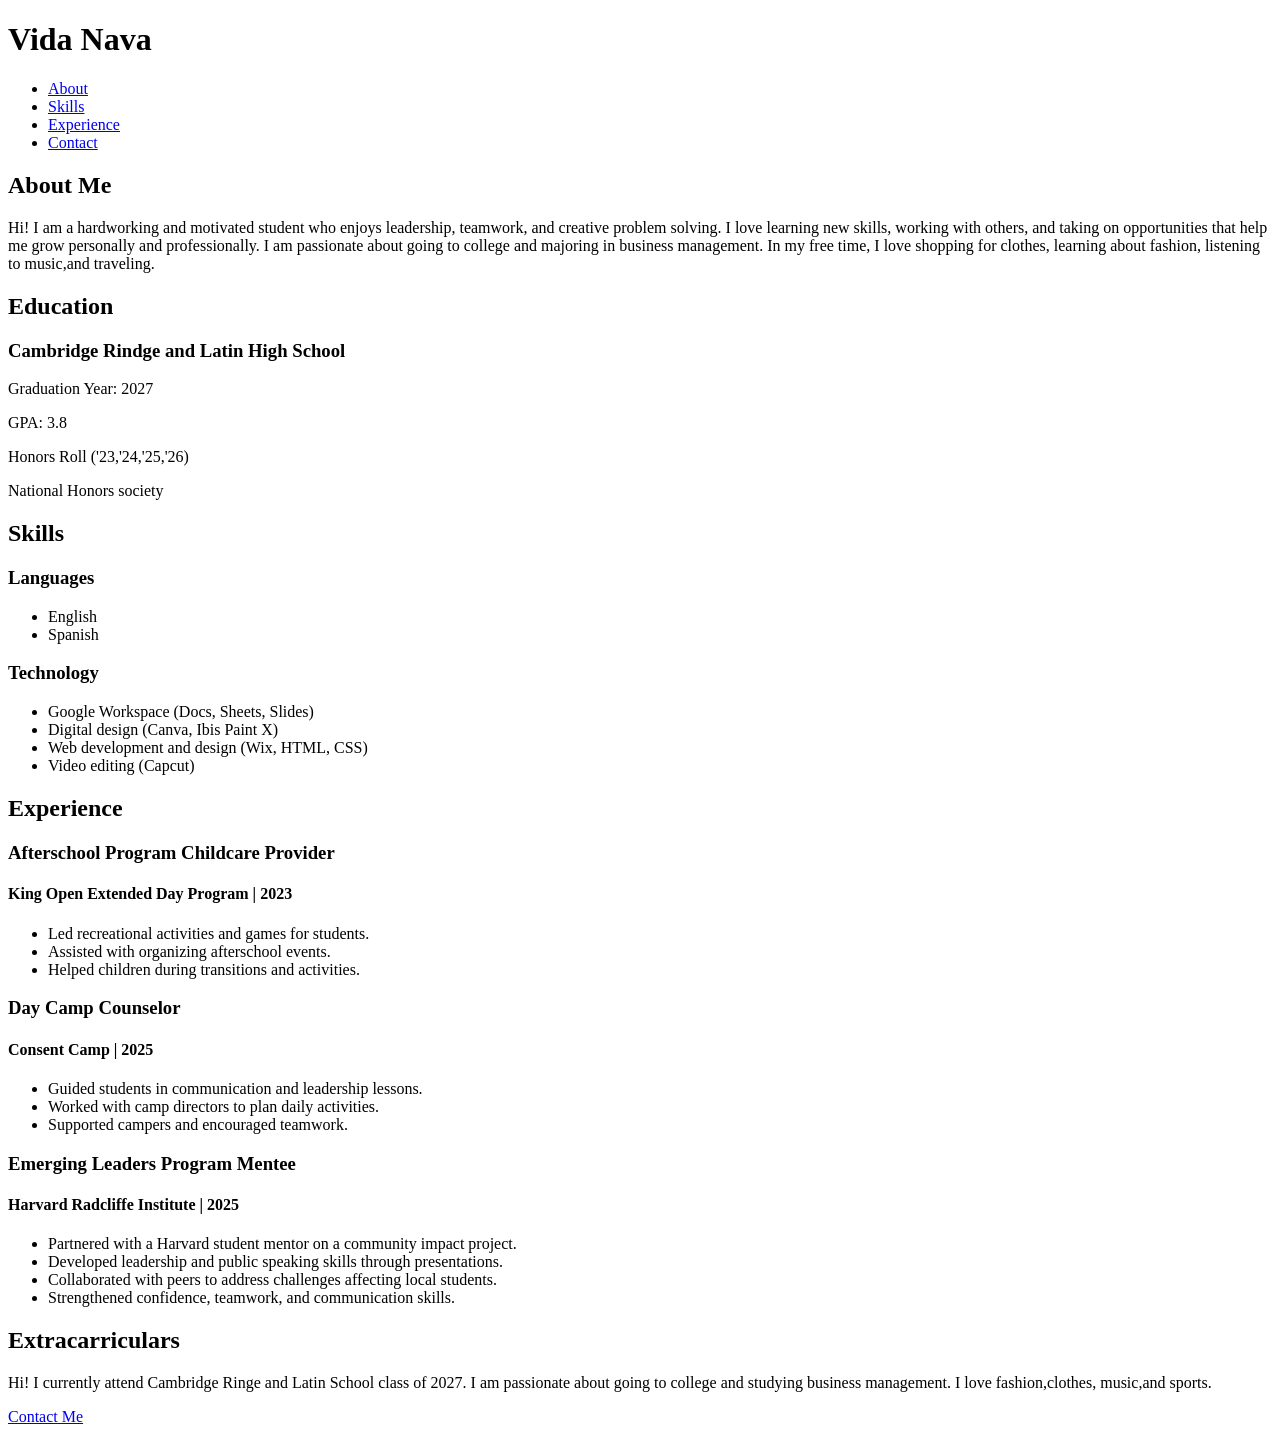
==== index.html @ ab562891 "deleted communication skills section" ====
<!DOCTYPE html>
<html lang="en">
<head>
    <meta charset="UTF-8">
    <meta name="viewport" content="width=device-width, initial-scale=1.0">
    <title>Vida's Portfolio</title>
       <link rel="stylesheet" href="css/style.css">
</head>
<body>
    <header>
        <h1>Vida Nava</h1>

    </header>
    <nav>
     <ul class="nav-links">
                <li><a href="#about">About</a></li>
                <li><a href="#skills">Skills</a></li>
                <li><a href="#experience">Experience</a></li>
                <li><a href="#contact">Contact</a></li>
            </ul>
        </nav>

    </nav>
    <main>
        <section>
            <h2 id="about">About Me</h2>
            <p>Hi! I am a hardworking and motivated student who enjoys leadership,
                 teamwork, and creative problem solving. I love learning new
                 skills, working with others, and taking on opportunities that
                 help me grow personally and professionally. I am passionate about going to college and majoring in business management. 
                In my free time, I love shopping for clothes, learning about fashion,
                 listening to music,and traveling. 
             </p>
        </section>





                   <section class="education-section">
            <h2>Education</h2>

            <div class="education-card">
                <h3>Cambridge Rindge and Latin High School</h3>

                <p>Graduation Year: 2027</p>
                <p>GPA: 3.8</p>
                <p>Honors Roll ('23,'24,'25,'26) </p>
                <p>National Honors society</p>
        
            </div>
        </section>







<section class="skills-section" id="skills">
            <h2>Skills</h2>

            <div class="skills-container">

                <div class="skill-card">
                    <i class="fa-solid fa-language"></i>
                    <h3>Languages</h3>
                   <ul class="Languages">
                <li>English</li>
                <li>Spanish</li>
            
            </ul>
                </div>

                <div class="skill-card">
                    <i class="fa-solid fa-laptop-code"></i>
                    <h3>Technology</h3>
                     <ul class="Technology">
                <li>Google Workspace (Docs, Sheets, Slides)</li>
                <li>Digital design (Canva, Ibis Paint X) </li>
                <li>Web development and design (Wix, HTML, CSS) </li>
                <li>Video editing (Capcut)</li>
            
                </div>


            </div>
        </section>






    <section class="experience-section" id="experience">
    <h2>Experience</h2>

    <div class="experience-card">
        <h3>Afterschool Program Childcare Provider</h3>
        <h4>King Open Extended Day Program | 2023</h4>

        <ul>
            <li>Led recreational activities and games for students.</li>
            <li>Assisted with organizing afterschool events.</li>
            <li>Helped children during transitions and activities.</li>
        </ul>
    </div>

    <div class="experience-card">
        <h3>Day Camp Counselor</h3>
        <h4>Consent Camp | 2025</h4>

        <ul>
            <li>Guided students in communication and leadership lessons.</li>
            <li>Worked with camp directors to plan daily activities.</li>
            <li>Supported campers and encouraged teamwork.</li>
        </ul>
    </div>

    <div class="experience-card">
        <h3>Emerging Leaders Program Mentee</h3>
        <h4>Harvard Radcliffe Institute | 2025</h4>

        <ul>
            <li>Partnered with a Harvard student mentor on a community impact project.</li>
            <li>Developed leadership and public speaking skills through presentations.</li>
            <li>Collaborated with peers to address challenges affecting local students.</li>
            <li>Strengthened confidence, teamwork, and communication skills.</li>
        </ul>
    </div>
</section>

            <section>
            <h2 id="about">Extracarriculars</h2>
            <p>Hi! I currently attend Cambridge Ringe and Latin School class of 2027. 
                I am passionate about going to college and studying business management. 
                I love fashion,clothes, music,and sports. 
        
             </p>
        </section>



<footer id="contact"> 

    <p><a href="mailto:27vnava@cpsd.us" id="email"> Contact Me</a></p>
</footer> 



    </main>

    
    
</body>
</html>
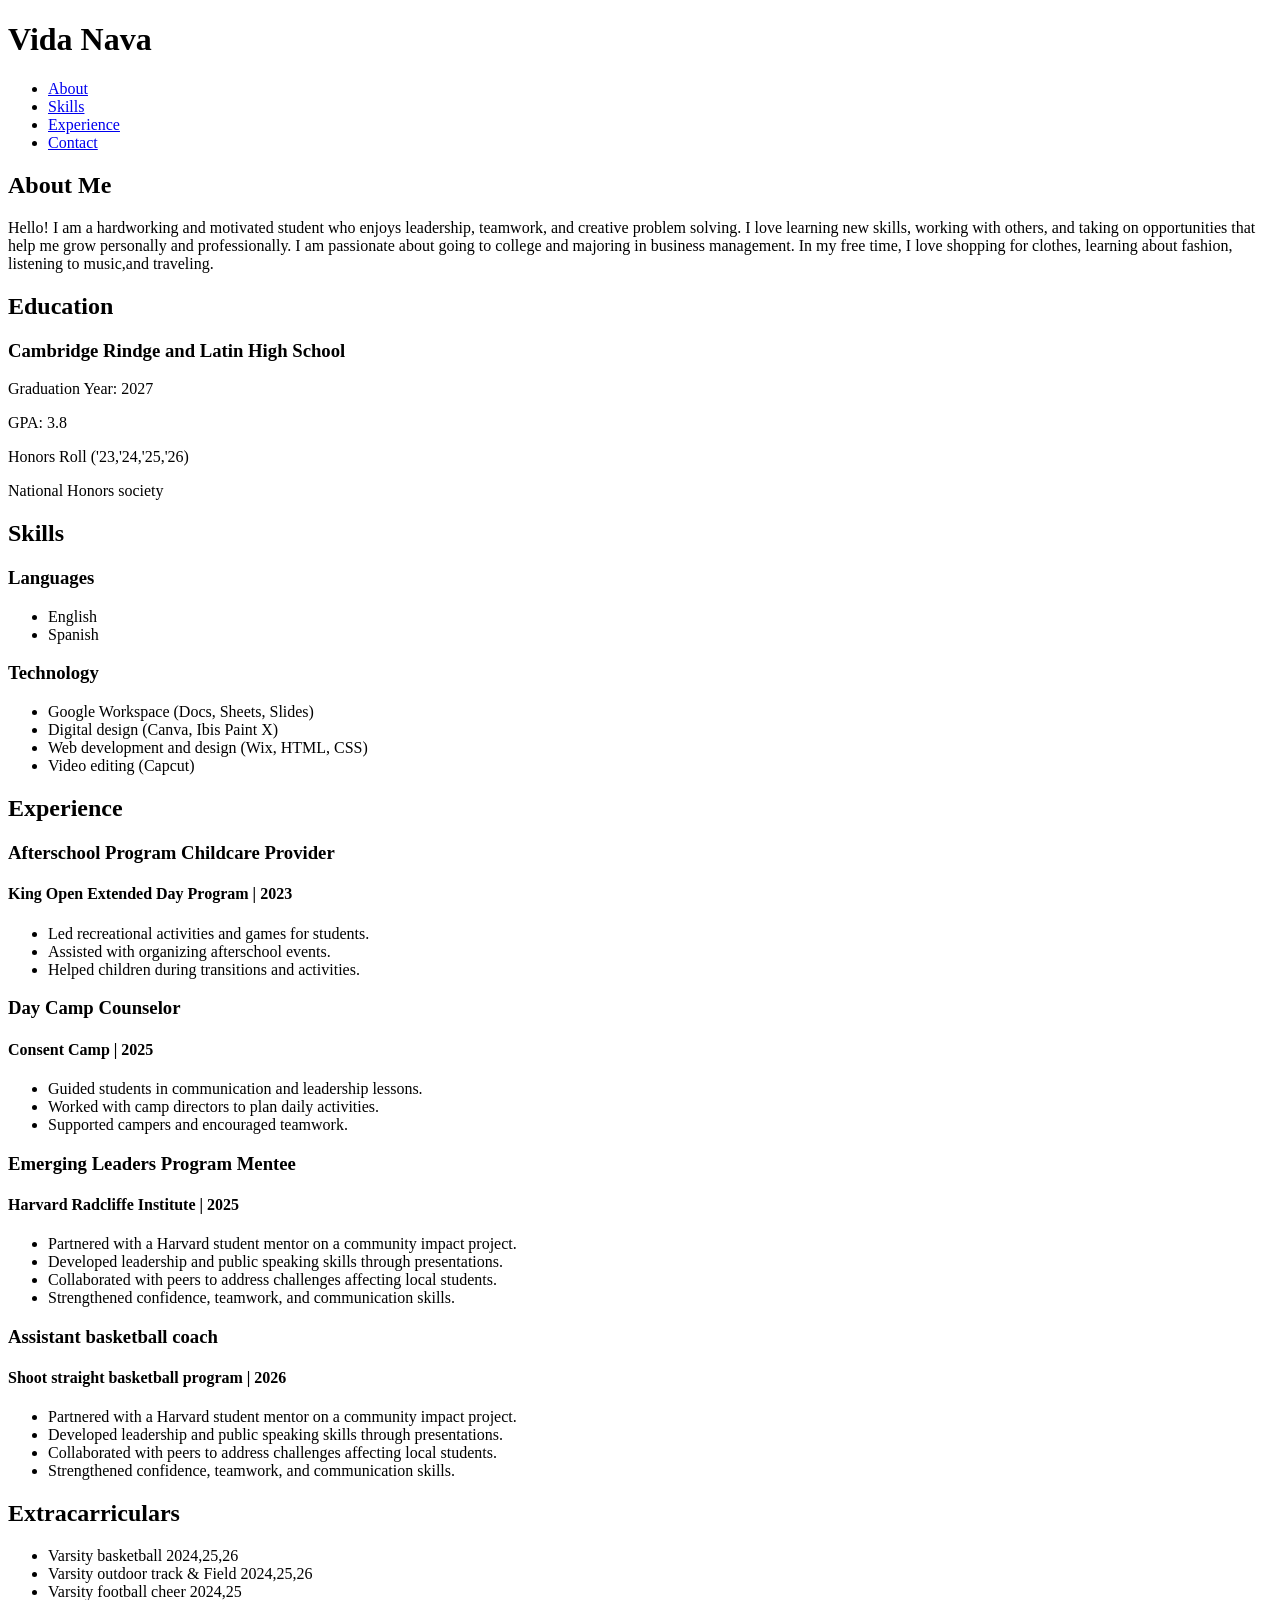
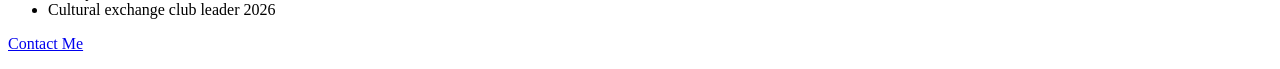
==== commit 7b84c44f: "added an extracarriculars section" ====
--- a/index.html
+++ b/index.html
@@ -24,7 +24,7 @@
     <main>
         <section>
             <h2 id="about">About Me</h2>
-            <p>Hi! I am a hardworking and motivated student who enjoys leadership,
+            <p>Hello! I am a hardworking and motivated student who enjoys leadership,
                  teamwork, and creative problem solving. I love learning new
                  skills, working with others, and taking on opportunities that
                  help me grow personally and professionally. I am passionate about going to college and majoring in business management. 
@@ -130,13 +130,29 @@
     </div>
 </section>
 
+<div class="experience-card">
+        <h3>Assistant basketball coach</h3>
+        <h4>Shoot straight basketball program | 2026</h4>
+
+        <ul>
+            <li>Partnered with a Harvard student mentor on a community impact project.</li>
+            <li>Developed leadership and public speaking skills through presentations.</li>
+            <li>Collaborated with peers to address challenges affecting local students.</li>
+            <li>Strengthened confidence, teamwork, and communication skills.</li>
+        </ul>
+    </div>
+</section>
+
+
             <section>
             <h2 id="about">Extracarriculars</h2>
-            <p>Hi! I currently attend Cambridge Ringe and Latin School class of 2027. 
-                I am passionate about going to college and studying business management. 
-                I love fashion,clothes, music,and sports. 
-        
-             </p>
+              <ul class="Extracarriculars">
+                <li>Varsity basketball 2024,25,26</li>
+                <li>Varsity outdoor track & Field 2024,25,26</li>
+                <li>Varsity football cheer 2024,25</li>
+                <li>Cultural exchange club leader 2026</li>
+                
+         
         </section>
 
 
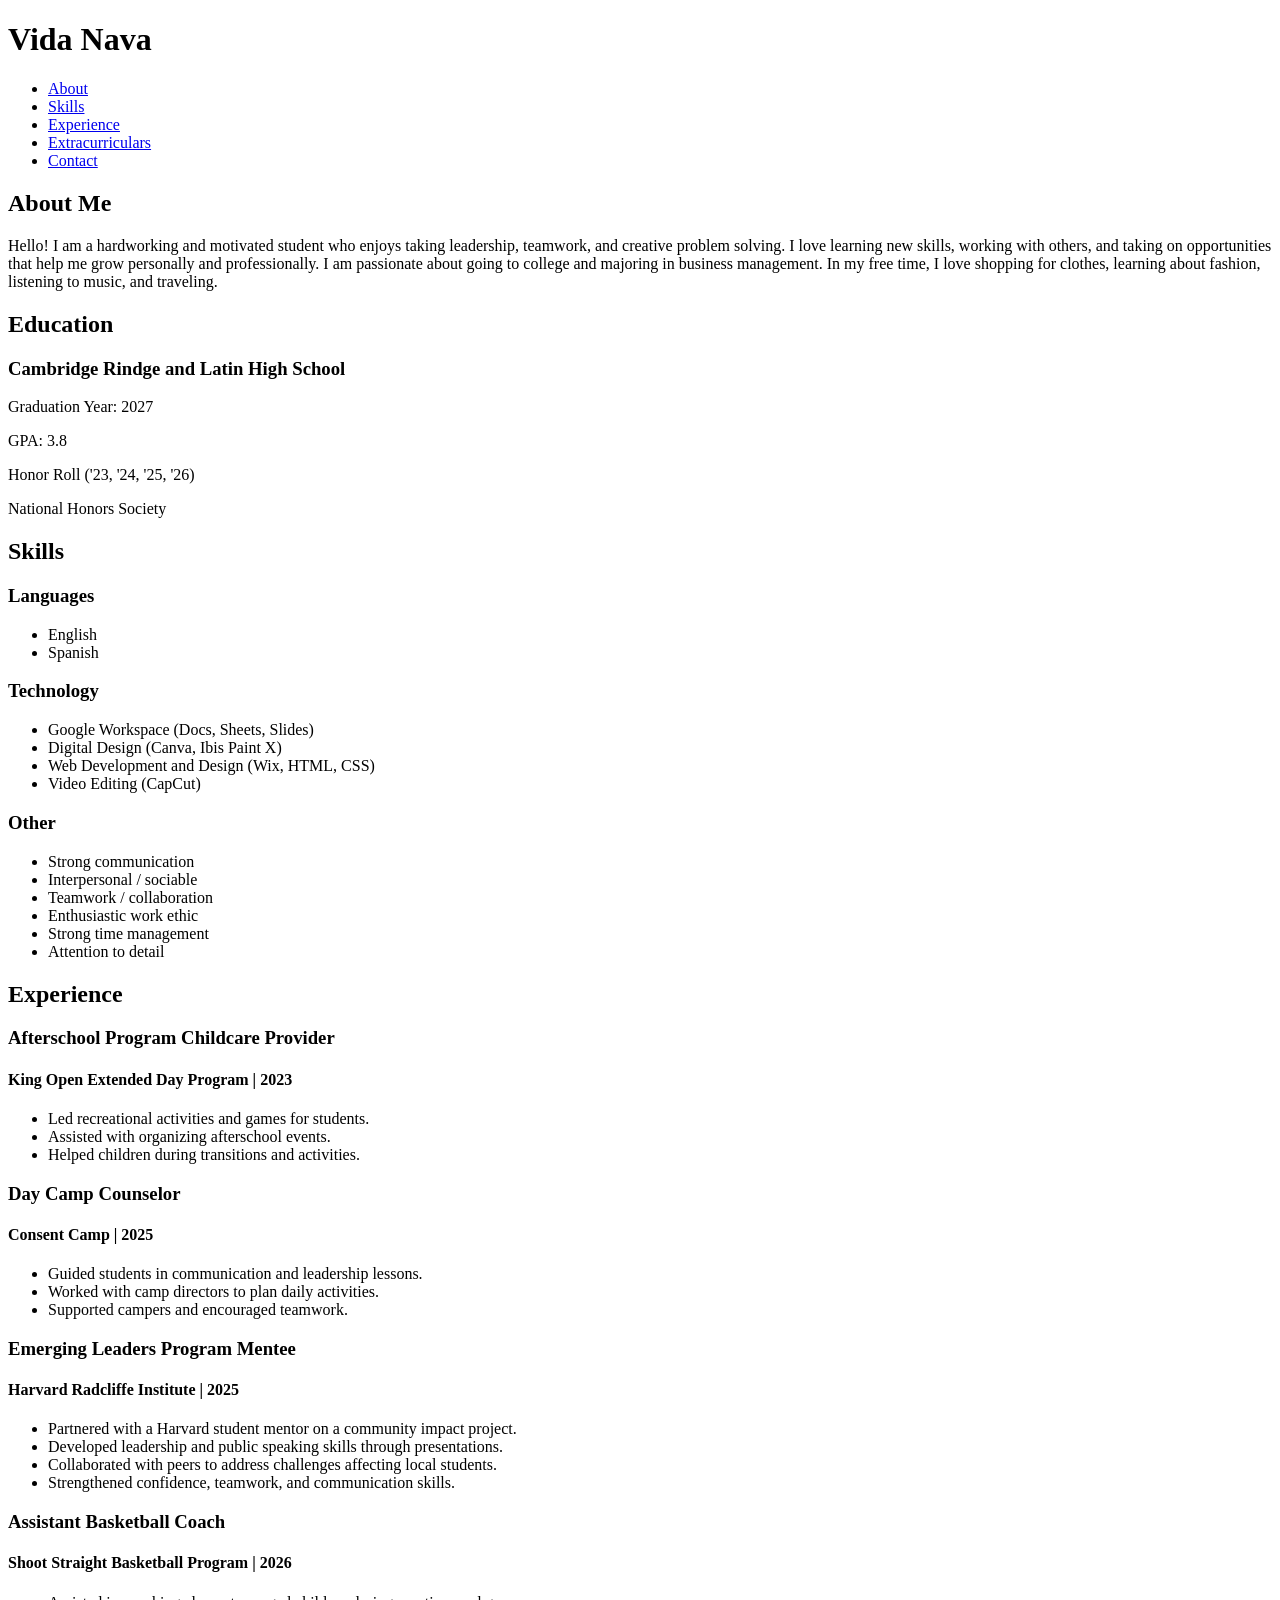
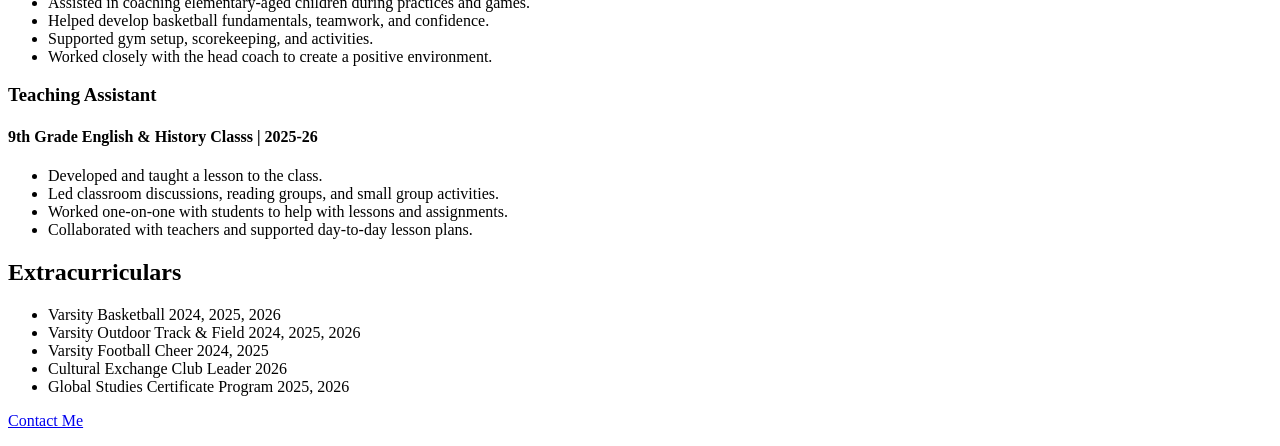
==== commit ba8d9436: "added 5th expiuerence section" ====
--- a/index.html
+++ b/index.html
@@ -4,40 +4,51 @@
     <meta charset="UTF-8">
     <meta name="viewport" content="width=device-width, initial-scale=1.0">
     <title>Vida's Portfolio</title>
-       <link rel="stylesheet" href="css/style.css">
+
+    <!-- CSS -->
+    <link rel="stylesheet" href="css/style.css">
 </head>
+
 <body>
+
+    <!-- HEADER -->
     <header>
         <h1>Vida Nava</h1>
-
     </header>
+
+    <!-- NAVIGATION -->
     <nav>
-     <ul class="nav-links">
-                <li><a href="#about">About</a></li>
-                <li><a href="#skills">Skills</a></li>
-                <li><a href="#experience">Experience</a></li>
-                <li><a href="#contact">Contact</a></li>
-            </ul>
-        </nav>
-
+        <ul class="nav-links">
+            <li><a href="#about">About</a></li>
+            <li><a href="#skills">Skills</a></li>
+            <li><a href="#experience">Experience</a></li>
+            <li><a href="#extracurriculars">Extracurriculars</a></li>
+            <li><a href="#contact">Contact</a></li>
+        </ul>
     </nav>
+
+    <!-- MAIN -->
     <main>
-        <section>
-            <h2 id="about">About Me</h2>
-            <p>Hello! I am a hardworking and motivated student who enjoys leadership,
-                 teamwork, and creative problem solving. I love learning new
-                 skills, working with others, and taking on opportunities that
-                 help me grow personally and professionally. I am passionate about going to college and majoring in business management. 
+
+        <!-- ABOUT -->
+        <section id="about">
+            <h2>About Me</h2>
+
+            <p>
+                Hello! I am a hardworking and motivated student who enjoys taking leadership,
+                teamwork, and creative problem solving. I love learning new
+                skills, working with others, and taking on opportunities that
+                help me grow personally and professionally.
+
+                I am passionate about going to college and majoring in business management.
+
                 In my free time, I love shopping for clothes, learning about fashion,
-                 listening to music,and traveling. 
-             </p>
-        </section>
-
-
-
-
-
-                   <section class="education-section">
+                listening to music, and traveling.
+            </p>
+        </section>
+
+        <!-- EDUCATION -->
+        <section class="education-section">
             <h2>Education</h2>
 
             <div class="education-card">
@@ -45,128 +56,174 @@
 
                 <p>Graduation Year: 2027</p>
                 <p>GPA: 3.8</p>
-                <p>Honors Roll ('23,'24,'25,'26) </p>
-                <p>National Honors society</p>
-        
-            </div>
-        </section>
-
-
-
-
-
-
-
-<section class="skills-section" id="skills">
+                <p>Honor Roll ('23, '24, '25, '26)</p>
+                <p>National Honors Society</p>
+            </div>
+        </section>
+
+        <!-- SKILLS -->
+        <section class="skills-section" id="skills">
+
             <h2>Skills</h2>
 
             <div class="skills-container">
 
+                <!-- Languages -->
                 <div class="skill-card">
-                    <i class="fa-solid fa-language"></i>
+
                     <h3>Languages</h3>
-                   <ul class="Languages">
-                <li>English</li>
-                <li>Spanish</li>
-            
+
+                    <ul>
+                        <li>English</li>
+                        <li>Spanish</li>
+                    </ul>
+                </div>
+
+                <!-- Technology -->
+                <div class="skill-card">
+
+                    <h3>Technology</h3>
+
+                    <ul>
+                        <li>Google Workspace (Docs, Sheets, Slides)</li>
+                        <li>Digital Design (Canva, Ibis Paint X)</li>
+                        <li>Web Development and Design (Wix, HTML, CSS)</li>
+                        <li>Video Editing (CapCut)</li>
+                    </ul>
+                </div>
+
+                <!-- Other -->
+                <div class="skill-card">
+
+                    <h3>Other</h3>
+
+                    <ul>
+                        <li>Strong communication</li>
+                        <li>Interpersonal / sociable</li>
+                        <li>Teamwork / collaboration</li>
+                        <li>Enthusiastic work ethic</li>
+                        <li>Strong time management</li>
+                        <li>Attention to detail</li>
+                    </ul>
+                </div>
+
+            </div>
+        </section>
+
+        <!-- EXPERIENCE -->
+        <section class="experience-section" id="experience">
+
+            <h2>Experience</h2>
+
+            <!-- Experience Card 1 -->
+            <div class="experience-card">
+
+                <h3>Afterschool Program Childcare Provider</h3>
+                <h4>King Open Extended Day Program | 2023</h4>
+
+                <ul>
+                    <li>Led recreational activities and games for students.</li>
+                    <li>Assisted with organizing afterschool events.</li>
+                    <li>Helped children during transitions and activities.</li>
+                </ul>
+
+            </div>
+
+            <!-- Experience Card 2 -->
+            <div class="experience-card">
+
+                <h3>Day Camp Counselor</h3>
+                <h4>Consent Camp | 2025</h4>
+
+                <ul>
+                    <li>Guided students in communication and leadership lessons.</li>
+                    <li>Worked with camp directors to plan daily activities.</li>
+                    <li>Supported campers and encouraged teamwork.</li>
+                </ul>
+
+            </div>
+
+            <!-- Experience Card 3 -->
+            <div class="experience-card">
+
+                <h3>Emerging Leaders Program Mentee</h3>
+                <h4>Harvard Radcliffe Institute | 2025</h4>
+
+                <ul>
+                    <li>Partnered with a Harvard student mentor on a community impact project.</li>
+                    <li>Developed leadership and public speaking skills through presentations.</li>
+                    <li>Collaborated with peers to address challenges affecting local students.</li>
+                    <li>Strengthened confidence, teamwork, and communication skills.</li>
+                </ul>
+
+            </div>
+
+            <!-- Experience Card 4 -->
+            <div class="experience-card">
+
+                <h3>Assistant Basketball Coach</h3>
+                <h4>Shoot Straight Basketball Program | 2026</h4>
+
+                <ul>
+                    <li>Assisted in coaching elementary-aged children during practices and games.</li>
+                    <li>Helped develop basketball fundamentals, teamwork, and confidence.</li>
+                    <li>Supported gym setup, scorekeeping, and activities.</li>
+                    <li>Worked closely with the head coach to create a positive environment.</li>
+                </ul>
+
+            </div>
+
+
+                <div class="experience-card">
+
+                 <h3>Teaching Assistant</h3>
+                  <h4>9th Grade English & History Classs | 2025-26</h4>
+
+               <ul>
+                    <li>Developed and taught a lesson to the class.</li>
+                    <li>Led classroom discussions, reading groups, and small group activities.</li>
+                    <li>Worked one-on-one with students to help with lessons and assignments.</li>
+                    <li>Collaborated with teachers and supported day-to-day lesson plans.</li>
+                  </ul>
+
+            </div>
+
+
+
+
+        </section>
+
+        <!-- EXTRACURRICULARS -->
+        <section id="extracurriculars">
+
+            <h2>Extracurriculars</h2>
+
+            <ul class="extracurricular-list">
+                <li>Varsity Basketball 2024, 2025, 2026</li>
+                <li>Varsity Outdoor Track & Field 2024, 2025, 2026</li>
+                <li>Varsity Football Cheer 2024, 2025</li>
+                <li>Cultural Exchange Club Leader 2026</li>
+                <li>Global Studies Certificate Program 2025, 2026</li>
             </ul>
-                </div>
-
-                <div class="skill-card">
-                    <i class="fa-solid fa-laptop-code"></i>
-                    <h3>Technology</h3>
-                     <ul class="Technology">
-                <li>Google Workspace (Docs, Sheets, Slides)</li>
-                <li>Digital design (Canva, Ibis Paint X) </li>
-                <li>Web development and design (Wix, HTML, CSS) </li>
-                <li>Video editing (Capcut)</li>
-            
-                </div>
-
-
-            </div>
-        </section>
-
-
-
-
-
-
-    <section class="experience-section" id="experience">
-    <h2>Experience</h2>
-
-    <div class="experience-card">
-        <h3>Afterschool Program Childcare Provider</h3>
-        <h4>King Open Extended Day Program | 2023</h4>
-
-        <ul>
-            <li>Led recreational activities and games for students.</li>
-            <li>Assisted with organizing afterschool events.</li>
-            <li>Helped children during transitions and activities.</li>
-        </ul>
-    </div>
-
-    <div class="experience-card">
-        <h3>Day Camp Counselor</h3>
-        <h4>Consent Camp | 2025</h4>
-
-        <ul>
-            <li>Guided students in communication and leadership lessons.</li>
-            <li>Worked with camp directors to plan daily activities.</li>
-            <li>Supported campers and encouraged teamwork.</li>
-        </ul>
-    </div>
-
-    <div class="experience-card">
-        <h3>Emerging Leaders Program Mentee</h3>
-        <h4>Harvard Radcliffe Institute | 2025</h4>
-
-        <ul>
-            <li>Partnered with a Harvard student mentor on a community impact project.</li>
-            <li>Developed leadership and public speaking skills through presentations.</li>
-            <li>Collaborated with peers to address challenges affecting local students.</li>
-            <li>Strengthened confidence, teamwork, and communication skills.</li>
-        </ul>
-    </div>
-</section>
-
-<div class="experience-card">
-        <h3>Assistant basketball coach</h3>
-        <h4>Shoot straight basketball program | 2026</h4>
-
-        <ul>
-            <li>Partnered with a Harvard student mentor on a community impact project.</li>
-            <li>Developed leadership and public speaking skills through presentations.</li>
-            <li>Collaborated with peers to address challenges affecting local students.</li>
-            <li>Strengthened confidence, teamwork, and communication skills.</li>
-        </ul>
-    </div>
-</section>
-
-
-            <section>
-            <h2 id="about">Extracarriculars</h2>
-              <ul class="Extracarriculars">
-                <li>Varsity basketball 2024,25,26</li>
-                <li>Varsity outdoor track & Field 2024,25,26</li>
-                <li>Varsity football cheer 2024,25</li>
-                <li>Cultural exchange club leader 2026</li>
-                
-         
-        </section>
-
-
-
-<footer id="contact"> 
-
-    <p><a href="mailto:27vnava@cpsd.us" id="email"> Contact Me</a></p>
-</footer> 
+
+        </section>
+
+
 
 
 
     </main>
 
-    
-    
+    <!-- FOOTER -->
+    <footer id="contact">
+
+        <p>
+            <a href="mailto:27vnava@cpsd.us" id="email">
+                Contact Me
+            </a>
+        </p>
+
+    </footer>
+
 </body>
 </html>
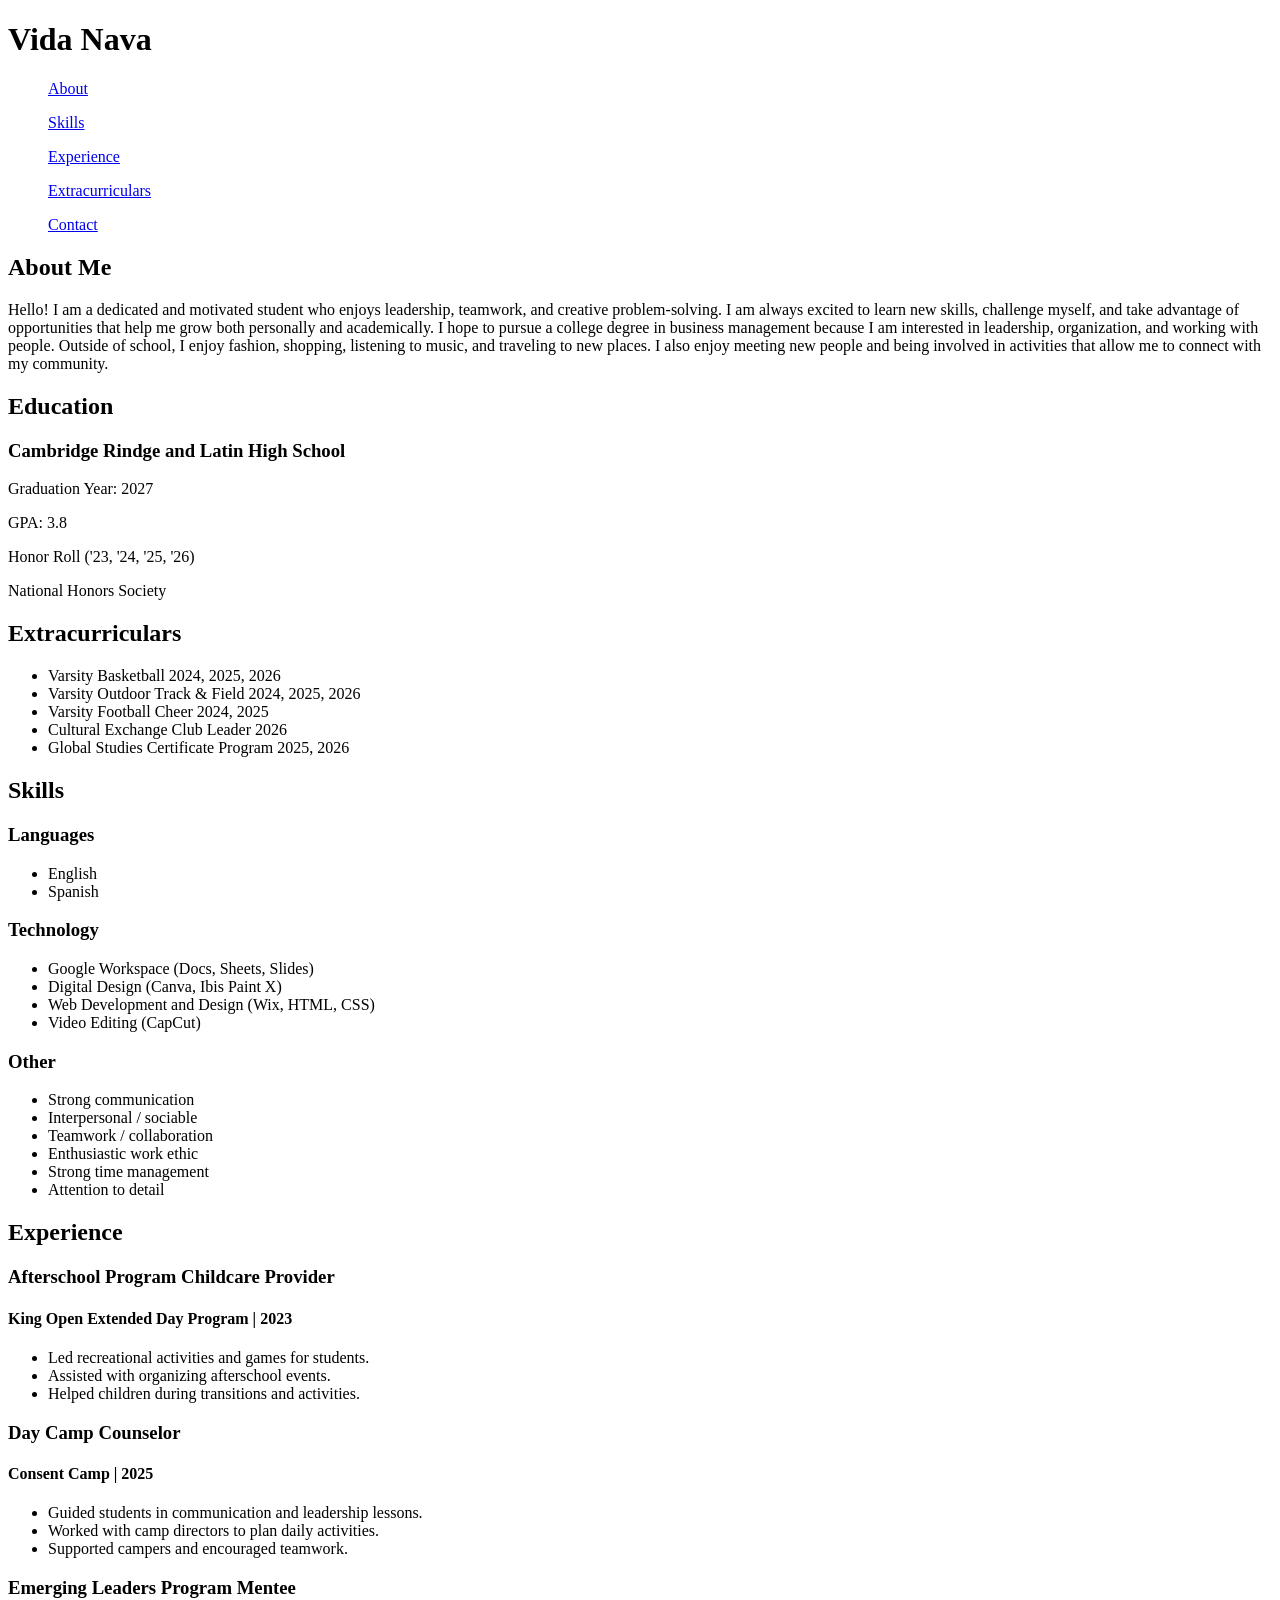
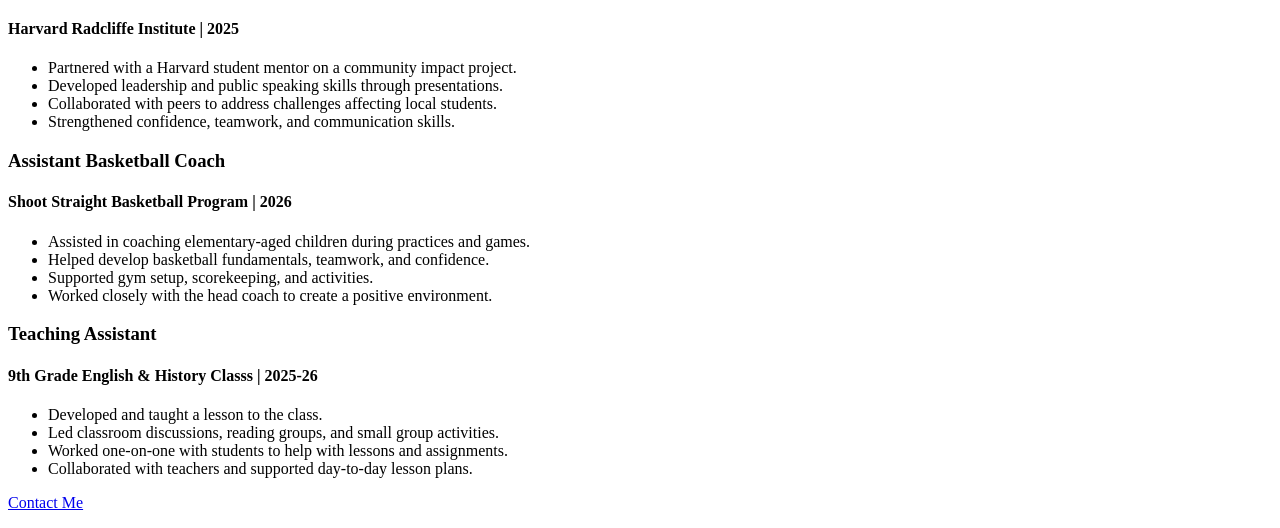
==== commit 0074bdb5: "imported a google font" ====
--- a/index.html
+++ b/index.html
@@ -11,43 +11,38 @@
 
 <body>
 
-    <!-- HEADER -->
     <header>
         <h1>Vida Nava</h1>
     </header>
 
-    <!-- NAVIGATION -->
+   
     <nav>
         <ul class="nav-links">
-            <li><a href="#about">About</a></li>
-            <li><a href="#skills">Skills</a></li>
-            <li><a href="#experience">Experience</a></li>
-            <li><a href="#extracurriculars">Extracurriculars</a></li>
-            <li><a href="#contact">Contact</a></li>
+            <p><a href="#about">About</a></p>
+            <p><a href="#skills">Skills</a></p>
+            <p><a href="#experience">Experience</a></p>
+            <p><a href="#extracurriculars">Extracurriculars</a></p>
+            <p><a href="#contact">Contact</a></p>
         </ul>
     </nav>
 
-    <!-- MAIN -->
+ 
     <main>
 
-        <!-- ABOUT -->
+   
         <section id="about">
             <h2>About Me</h2>
 
             <p>
-                Hello! I am a hardworking and motivated student who enjoys taking leadership,
-                teamwork, and creative problem solving. I love learning new
-                skills, working with others, and taking on opportunities that
-                help me grow personally and professionally.
-
-                I am passionate about going to college and majoring in business management.
-
-                In my free time, I love shopping for clothes, learning about fashion,
-                listening to music, and traveling.
+          <p> Hello! I am a dedicated and motivated student who enjoys leadership, teamwork, and creative problem-solving. I am always excited to learn new skills, challenge myself, and take advantage of opportunities that help me grow both personally and academically.
+
+I hope to pursue a college degree in business management because I am interested in leadership, organization, and working with people.
+
+Outside of school, I enjoy fashion, shopping, listening to music, and traveling to new places. I also enjoy meeting new people and being involved in activities that allow me to connect with my community.
+</p>
             </p>
         </section>
 
-        <!-- EDUCATION -->
         <section class="education-section">
             <h2>Education</h2>
 
@@ -61,14 +56,33 @@
             </div>
         </section>
 
-        <!-- SKILLS -->
+
+<section id="extracurriculars">
+
+            <h2>Extracurriculars</h2>
+
+            <ul class="extracurricular-list">
+                <li>Varsity Basketball 2024, 2025, 2026</li>
+                <li>Varsity Outdoor Track & Field 2024, 2025, 2026</li>
+                <li>Varsity Football Cheer 2024, 2025</li>
+                <li>Cultural Exchange Club Leader 2026</li>
+                <li>Global Studies Certificate Program 2025, 2026</li>
+            </ul>
+
+        </section>
+
+
+
+
+
+      
         <section class="skills-section" id="skills">
 
             <h2>Skills</h2>
 
             <div class="skills-container">
 
-                <!-- Languages -->
+                
                 <div class="skill-card">
 
                     <h3>Languages</h3>
@@ -79,7 +93,7 @@
                     </ul>
                 </div>
 
-                <!-- Technology -->
+              
                 <div class="skill-card">
 
                     <h3>Technology</h3>
@@ -110,12 +124,12 @@
             </div>
         </section>
 
-        <!-- EXPERIENCE -->
+       
         <section class="experience-section" id="experience">
 
             <h2>Experience</h2>
 
-            <!-- Experience Card 1 -->
+    
             <div class="experience-card">
 
                 <h3>Afterschool Program Childcare Provider</h3>
@@ -129,7 +143,7 @@
 
             </div>
 
-            <!-- Experience Card 2 -->
+           
             <div class="experience-card">
 
                 <h3>Day Camp Counselor</h3>
@@ -143,7 +157,6 @@
 
             </div>
 
-            <!-- Experience Card 3 -->
             <div class="experience-card">
 
                 <h3>Emerging Leaders Program Mentee</h3>
@@ -158,7 +171,7 @@
 
             </div>
 
-            <!-- Experience Card 4 -->
+       
             <div class="experience-card">
 
                 <h3>Assistant Basketball Coach</h3>
@@ -193,28 +206,10 @@
 
         </section>
 
-        <!-- EXTRACURRICULARS -->
-        <section id="extracurriculars">
-
-            <h2>Extracurriculars</h2>
-
-            <ul class="extracurricular-list">
-                <li>Varsity Basketball 2024, 2025, 2026</li>
-                <li>Varsity Outdoor Track & Field 2024, 2025, 2026</li>
-                <li>Varsity Football Cheer 2024, 2025</li>
-                <li>Cultural Exchange Club Leader 2026</li>
-                <li>Global Studies Certificate Program 2025, 2026</li>
-            </ul>
-
-        </section>
-
-
-
-
 
     </main>
 
-    <!-- FOOTER -->
+  
     <footer id="contact">
 
         <p>
--- a/css/style.css
+++ b/css/style.css
@@ -0,0 +1 @@
+@import url('https://fonts.googleapis.com/css2?family=Playfair+Display:wght@600;700&family=Poppins:wght@300;400;500;600&display=swap');
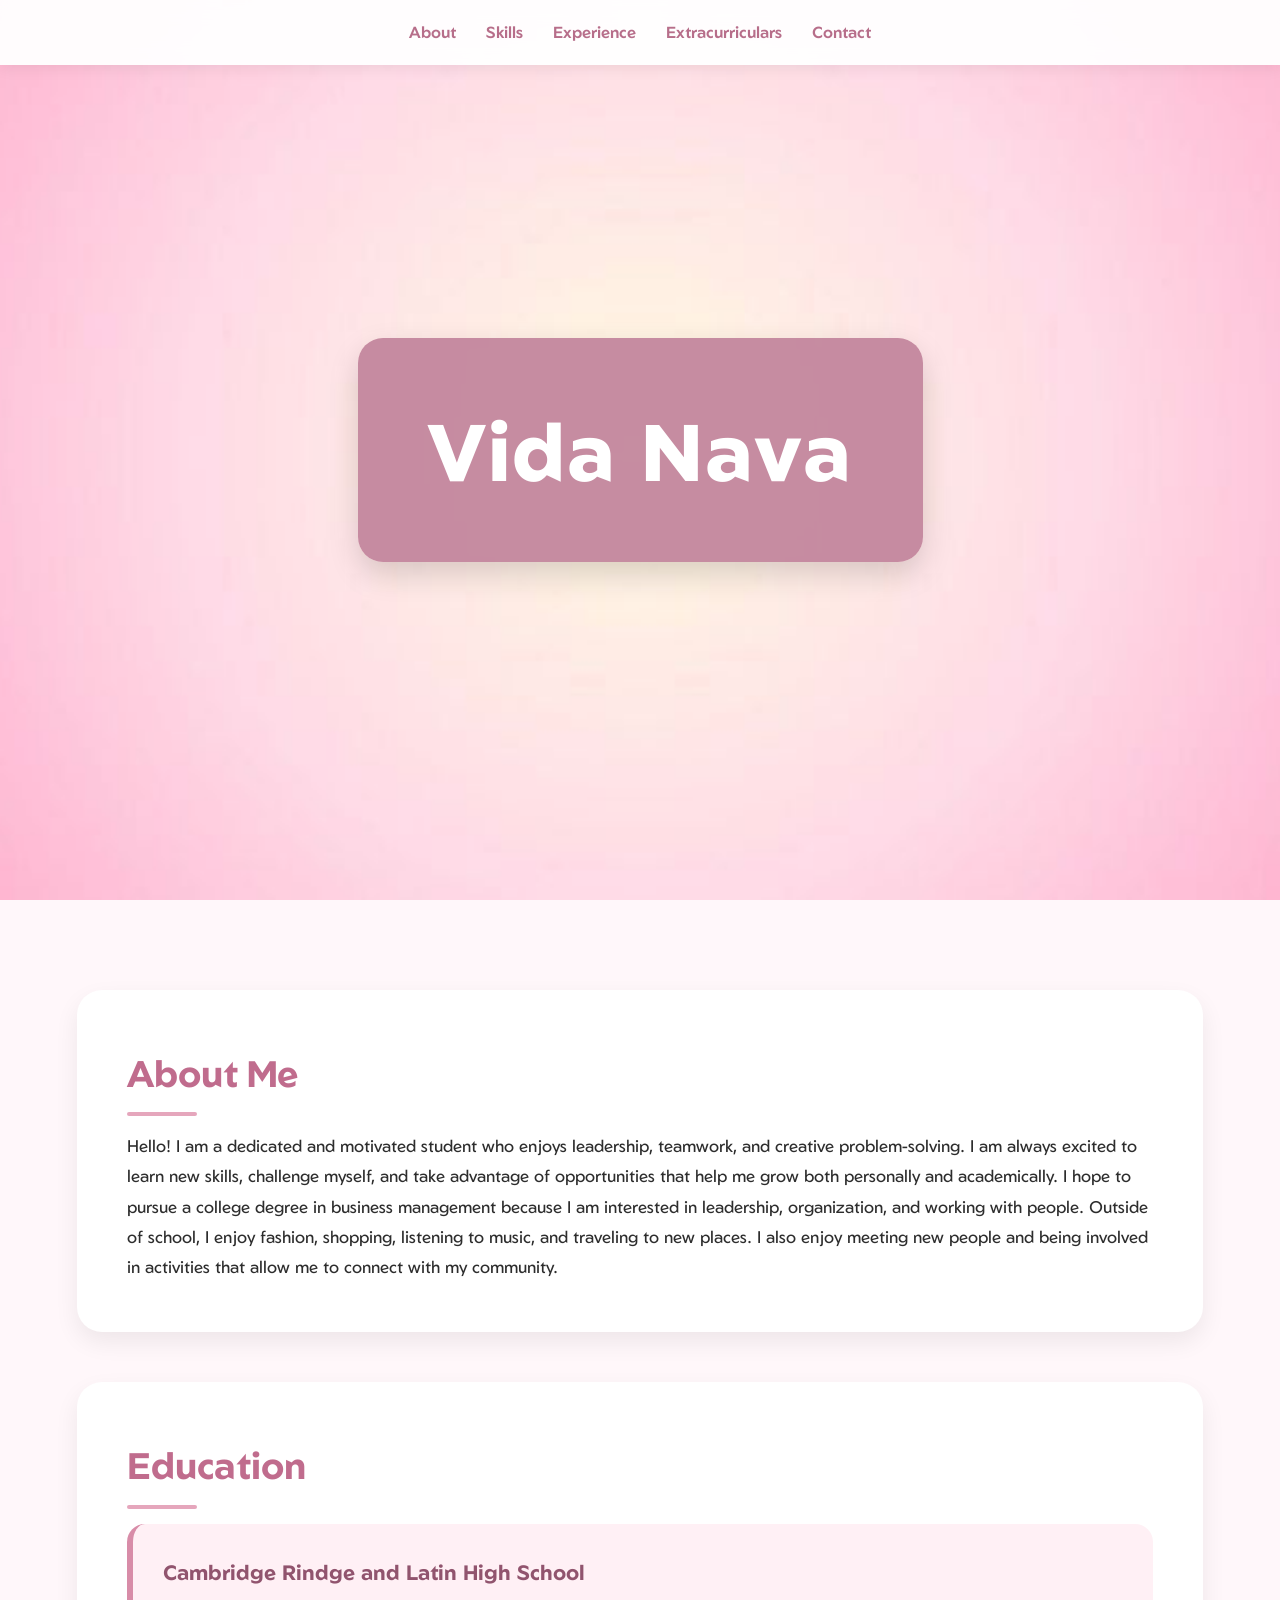
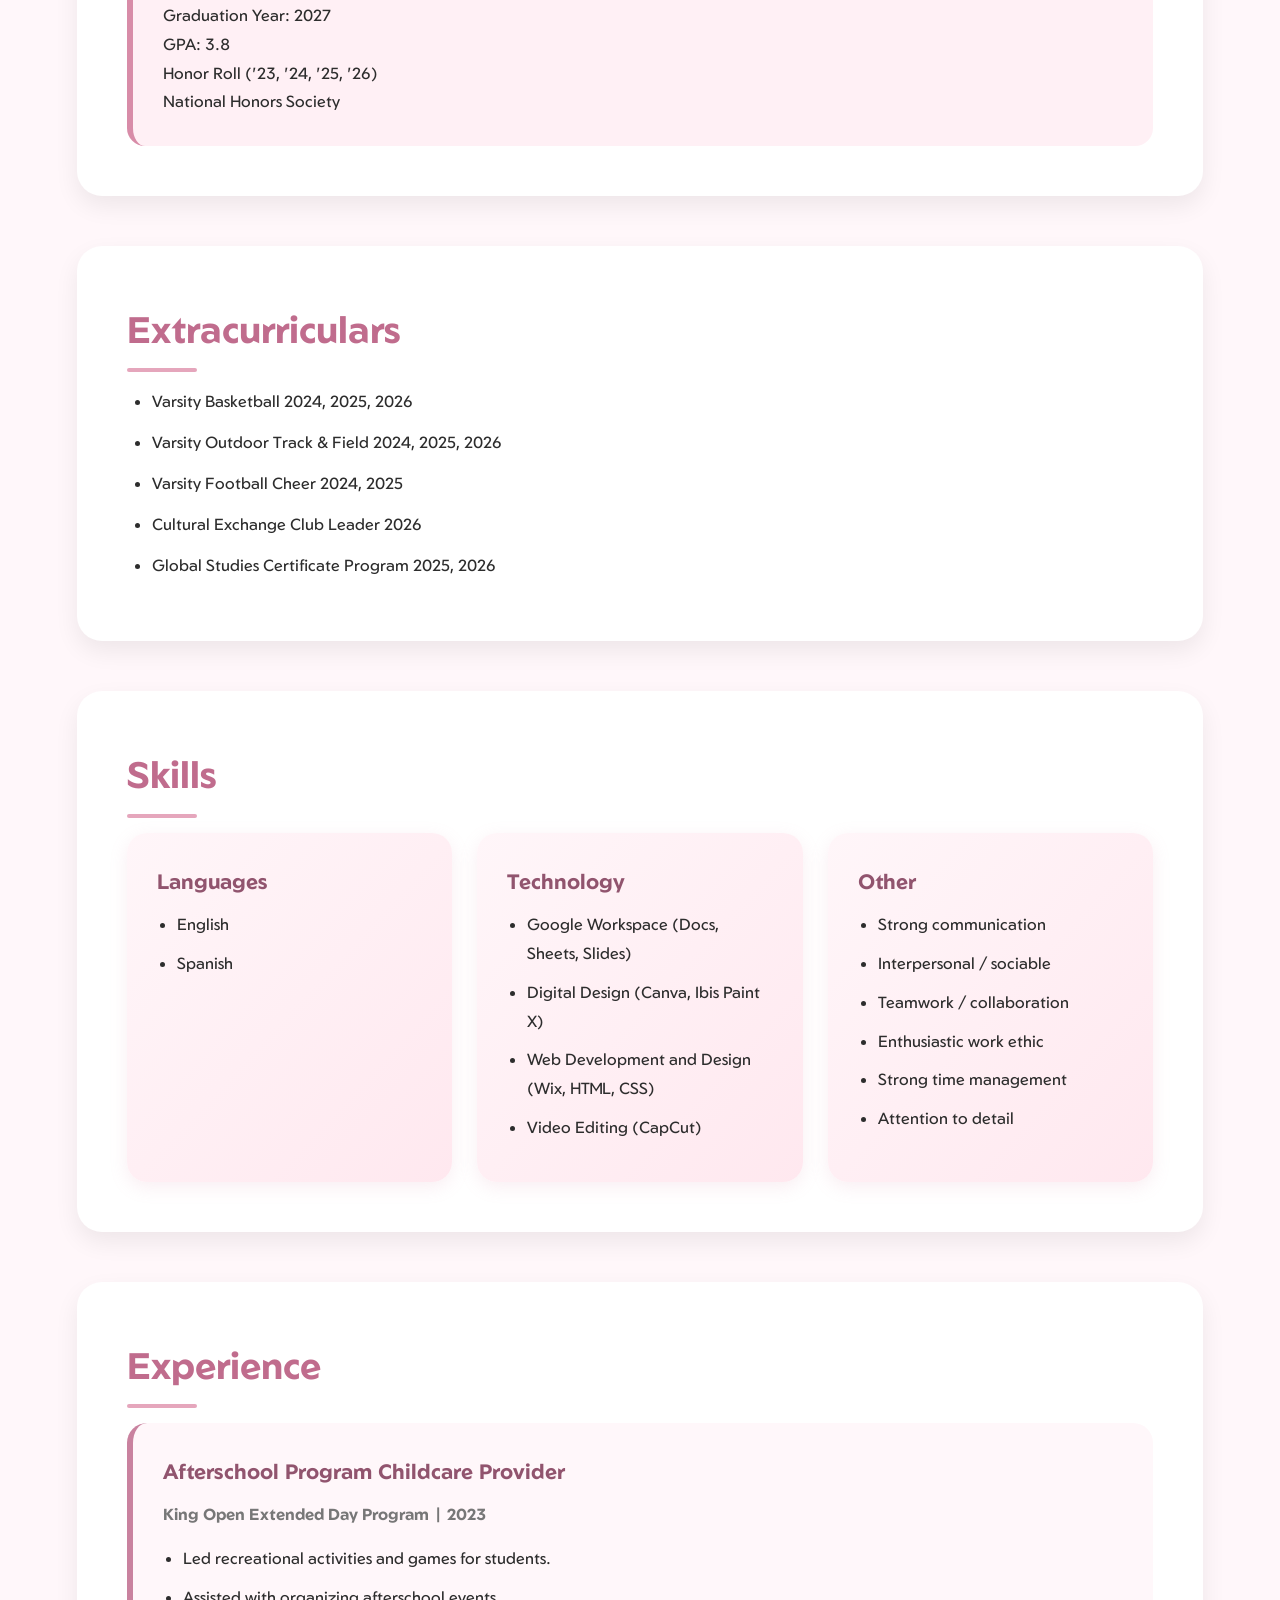
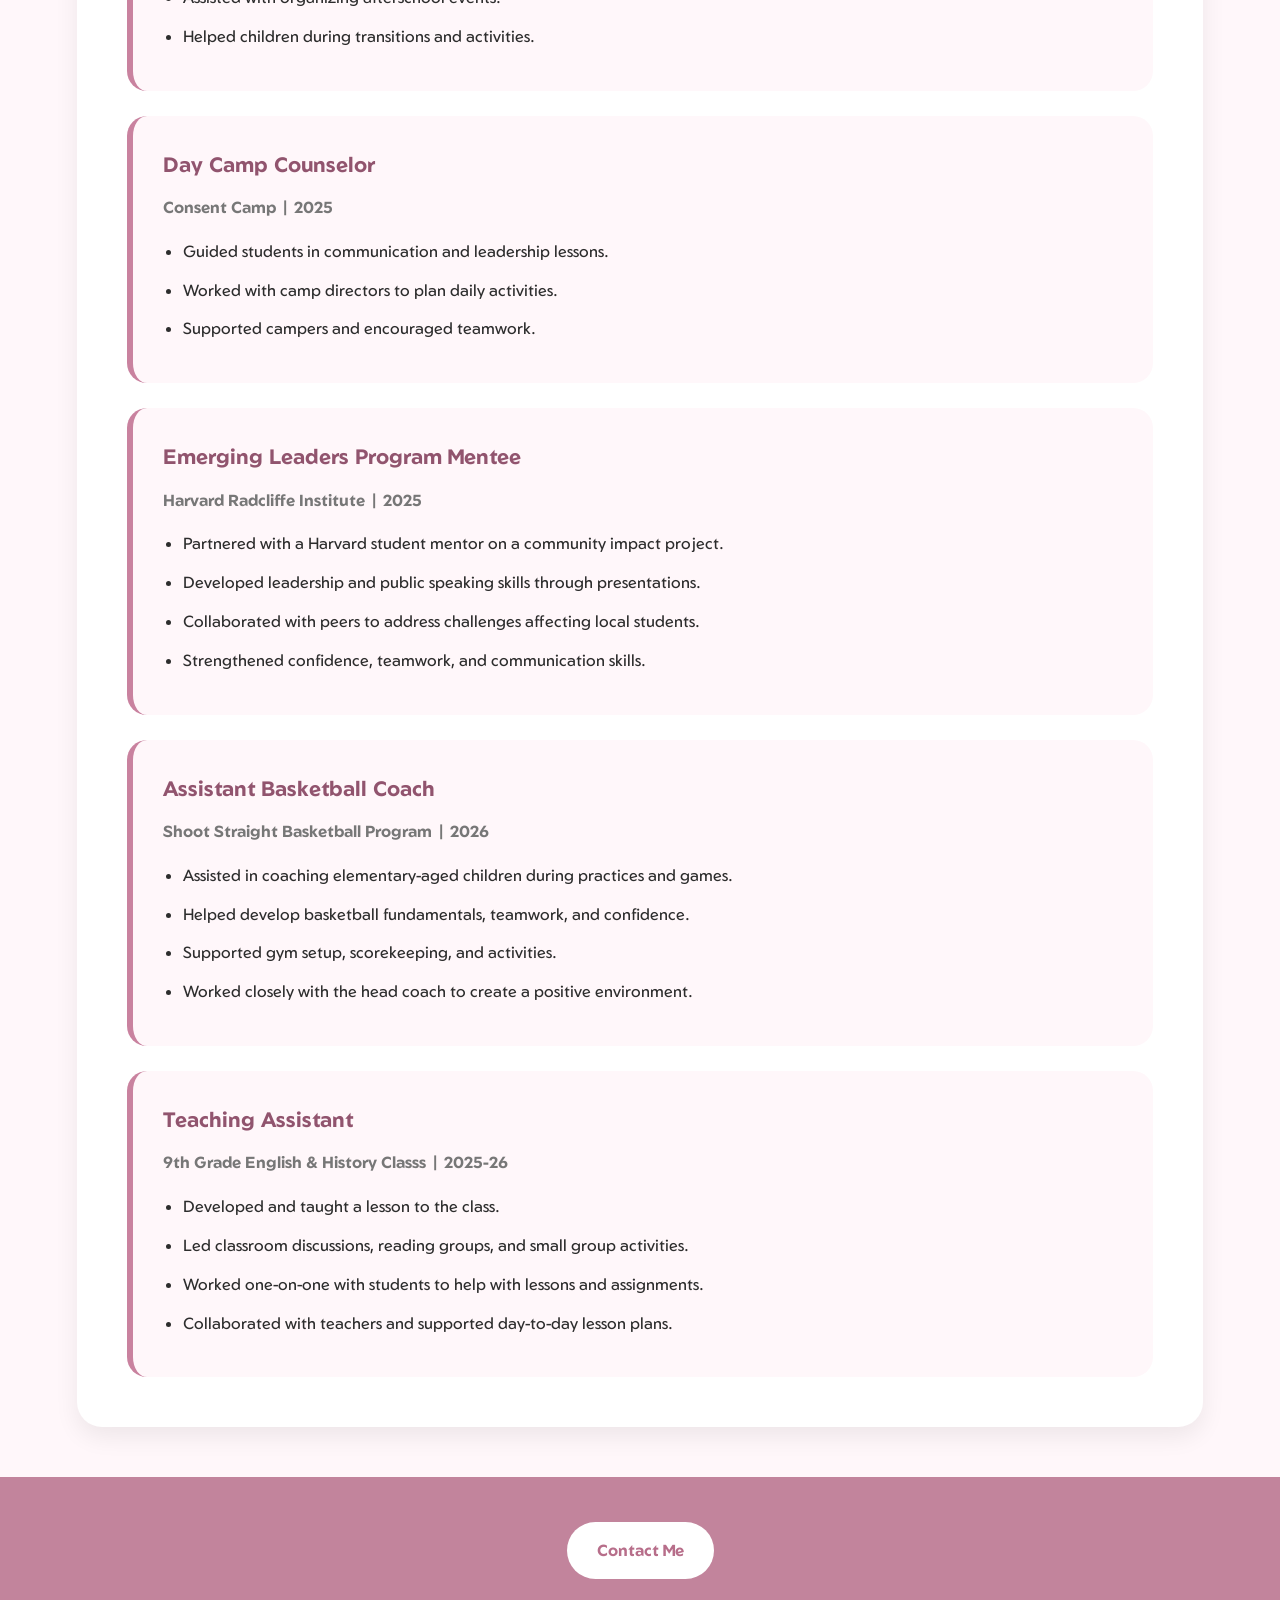
==== commit e01d3c49: "created an email hover animation" ====
--- a/index.html
+++ b/index.html
@@ -7,6 +7,10 @@
 
     <!-- CSS -->
     <link rel="stylesheet" href="css/style.css">
+
+    <link rel="preconnect" href="https://fonts.googleapis.com">
+<link rel="preconnect" href="https://fonts.gstatic.com" crossorigin>
+<link href="https://fonts.googleapis.com/css2?family=Geom:ital,wght@0,300..900;1,300..900&display=swap" rel="stylesheet">
 </head>
 
 <body>
--- a/css/style.css
+++ b/css/style.css
@@ -1 +1,260 @@
-@import url('https://fonts.googleapis.com/css2?family=Playfair+Display:wght@600;700&family=Poppins:wght@300;400;500;600&display=swap');+* {
+    margin: 0;
+    padding: 0;
+    box-sizing: border-box;
+}
+
+body {
+
+    font-family: 'Geom', sans-serif;
+    background-color: #fff7fa;
+    color: #2d2d2d;
+    line-height: 1.8;
+    scroll-behavior: smooth;
+}
+
+nav {
+    position: fixed;
+    top: 0;
+    width: 100%;
+    z-index: 1000;
+    background: rgba(255,255,255,0.95);
+    backdrop-filter: blur(10px);
+    padding: 18px 0;
+    box-shadow: 0 2px 15px rgba(0,0,0,0.08);
+}
+
+.nav-links {
+    display: flex;
+    justify-content: center;
+    align-items: center;
+    gap: 30px;
+    flex-wrap: wrap;
+}
+
+.nav-links p {
+    margin: 0;
+}
+
+.nav-links a {
+    text-decoration: none;
+    color: #b76e8a;
+    font-size: 1rem;
+    font-weight: 600;
+    position: relative;
+    transition: 0.3s ease;
+}
+
+.nav-links a::after {
+    content: "";
+    position: absolute;
+    left: 0;
+    bottom: -6px;
+    width: 0;
+    height: 2px;
+    background-color: #d88ca8;
+    transition: 0.3s ease;
+}
+
+.nav-links a:hover {
+    color: #d88ca8;
+}
+
+.nav-links a:hover::after {
+    width: 100%;
+}
+
+header {
+    height: 100vh;
+    background-image: url("../images/pink.jpg");
+    background-size: cover;
+    background-position: center;
+    display: flex;
+    justify-content: center;
+    align-items: center;
+    text-align: center;
+    padding: 20px;
+}
+
+header h1 {
+    font-family: 'Geom', sans-serif;
+    font-size: 5rem;
+    font-weight: 800;
+    color: white;
+    background-color: rgba(194, 132, 156, 0.92);
+    padding: 40px 70px;
+    border-radius: 25px;
+    letter-spacing: 2px;
+    box-shadow: 0 12px 30px rgba(0,0,0,0.15);
+}
+
+main {
+    width: 88%;
+    max-width: 1150px;
+    margin: auto;
+    margin-top: 90px;
+}
+
+section {
+    background: white;
+    margin-bottom: 50px;
+    padding: 50px;
+    border-radius: 25px;
+    box-shadow: 0 10px 25px rgba(0,0,0,0.07);
+    transition: 0.3s ease;
+}
+
+section:hover {
+    transform: translateY(-4px);
+}
+
+h2 {
+    font-family: 'Geom', sans-serif;
+    font-size: 2.3rem;
+    font-weight: 700;
+    color: #c06c8d;
+    margin-bottom: 25px;
+    position: relative;
+}
+
+h2::after {
+    content: "";
+    position: absolute;
+    left: 0;
+    bottom: -10px;
+    width: 70px;
+    height: 4px;
+    background-color: #e5a6bc;
+    border-radius: 10px;
+}
+
+h3 {
+    /* Updated heading font */
+    font-family: 'Geom', sans-serif;
+    font-size: 1.3rem;
+    color: #91546e;
+    margin-bottom: 10px;
+}
+
+h4 {
+    color: #777;
+    margin-bottom: 15px;
+}
+
+#about p {
+    font-size: 1.05rem;
+}
+
+.education-card {
+    background-color: #fff0f5;
+    padding: 30px;
+    border-left: 6px solid #d88ca8;
+    border-radius: 18px;
+}
+
+.extracurricular-list {
+    padding-left: 25px;
+}
+
+.extracurricular-list li {
+    margin-bottom: 12px;
+}
+
+.skills-container {
+    display: flex;
+    gap: 25px;
+    flex-wrap: wrap;
+}
+
+.skill-card {
+    flex: 1;
+    min-width: 260px;
+    background: linear-gradient(to bottom right, #fff6f9, #ffe8ef);
+    padding: 30px;
+    border-radius: 20px;
+    box-shadow: 0 5px 18px rgba(216,140,168,0.15);
+    transition: 0.3s ease;
+}
+
+.skill-card:hover {
+    transform: translateY(-5px);
+}
+
+.skill-card ul {
+    padding-left: 20px;
+}
+
+.skill-card li {
+    margin-bottom: 10px;
+}
+
+.experience-card {
+    background-color: #fff7fa;
+    margin-top: 25px;
+    padding: 30px;
+    border-radius: 20px;
+    border-left: 6px solid #c9829f;
+    transition: 0.3s ease;
+}
+
+.experience-card:hover {
+    transform: translateX(5px);
+}
+
+.experience-card ul {
+    padding-left: 20px;
+}
+
+.experience-card li {
+    margin-bottom: 10px;
+}
+
+footer {
+    background-color: #c2849c;
+    text-align: center;
+    padding: 45px 20px;
+}
+
+#email {
+    text-decoration: none;
+    background-color: white;
+    color: #b76e8a;
+    padding: 14px 30px;
+    border-radius: 40px;
+    font-size: 1rem;
+    font-weight: 700;
+    display: inline-block;
+    transition: 0.3s ease;
+}
+
+#email:hover {
+    background-color: #ffe6ef;
+    transform: scale(1.05);
+}
+
+a {
+    transition: 0.3s ease;
+}
+
+@media (max-width: 768px) {
+    header h1 {
+        font-size: 2.8rem;
+        padding: 25px 35px;
+    }
+    
+    .nav-links {
+        gap: 15px;
+    }
+    
+    section {
+        padding: 30px;
+    }
+    
+    .skills-container { 
+        flex-direction: column;
+    }
+
+    h2 {
+        font-size: 2rem;
+    }
+}
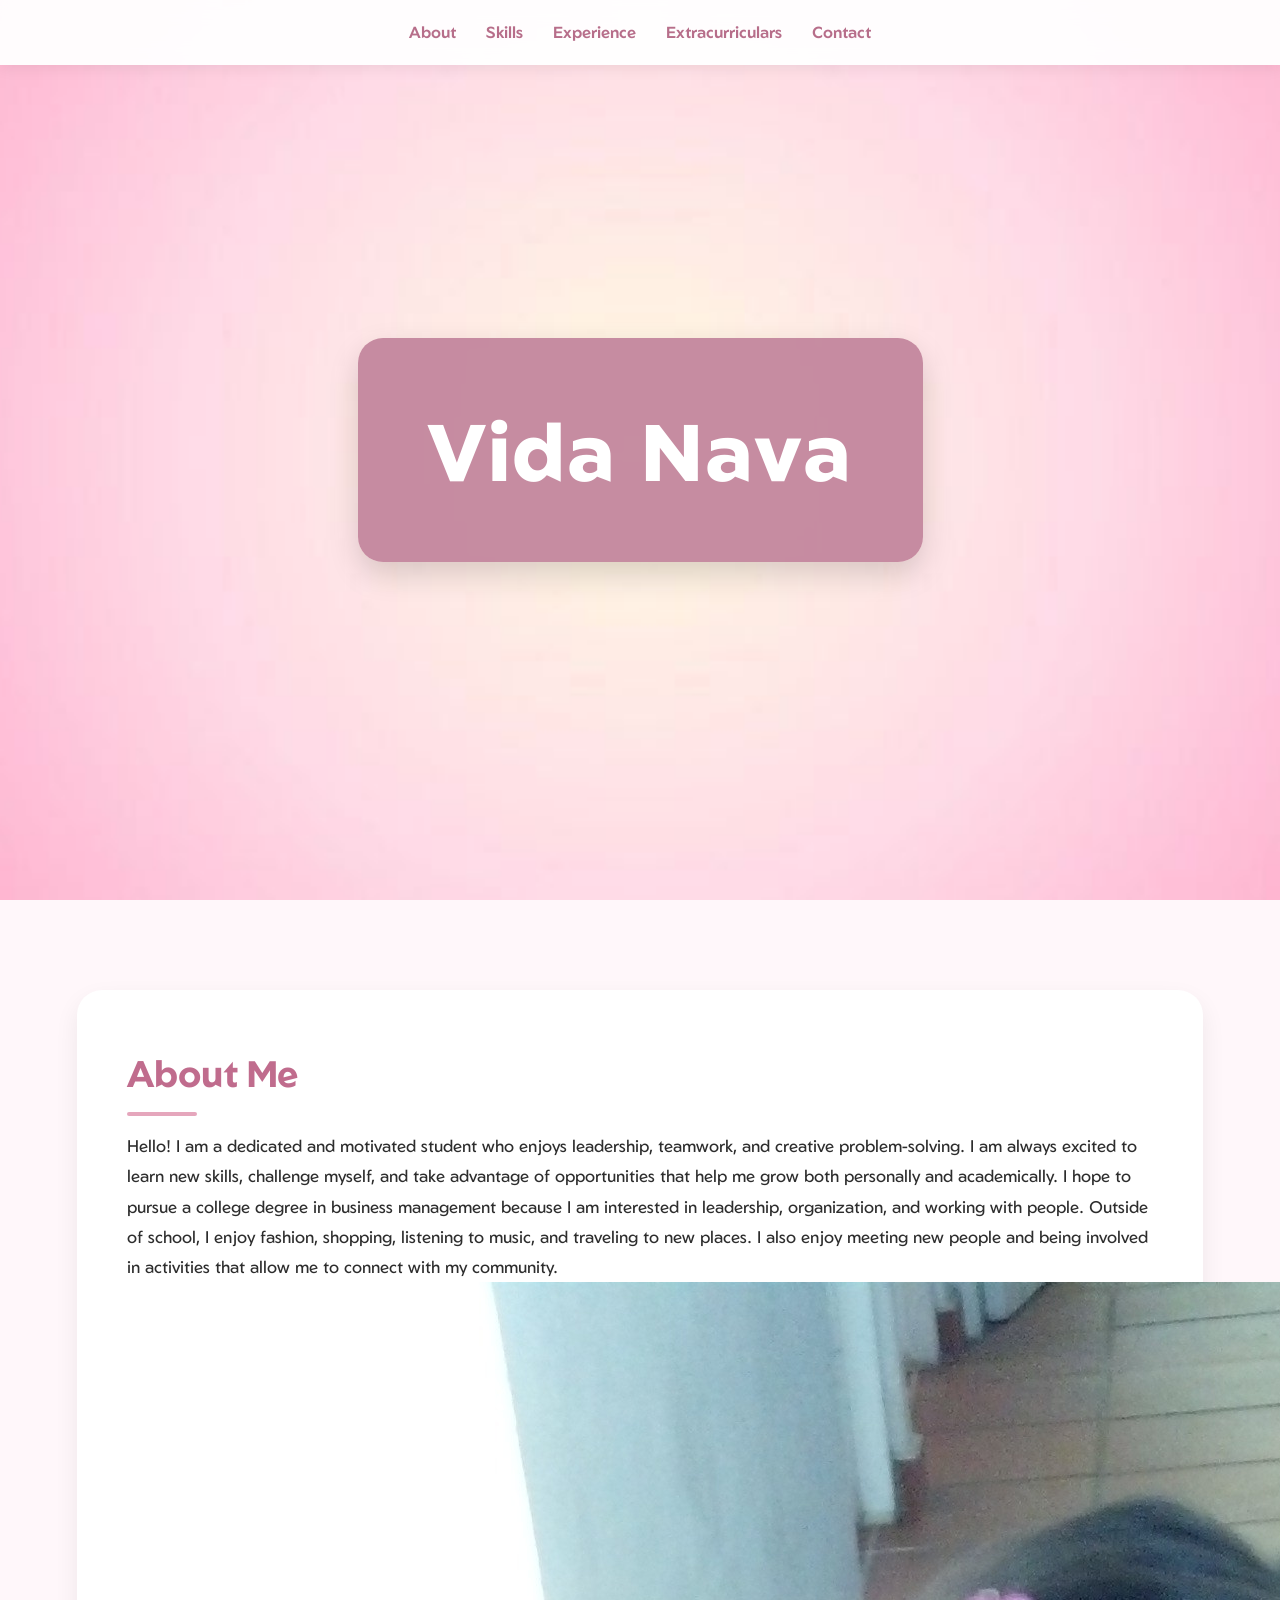
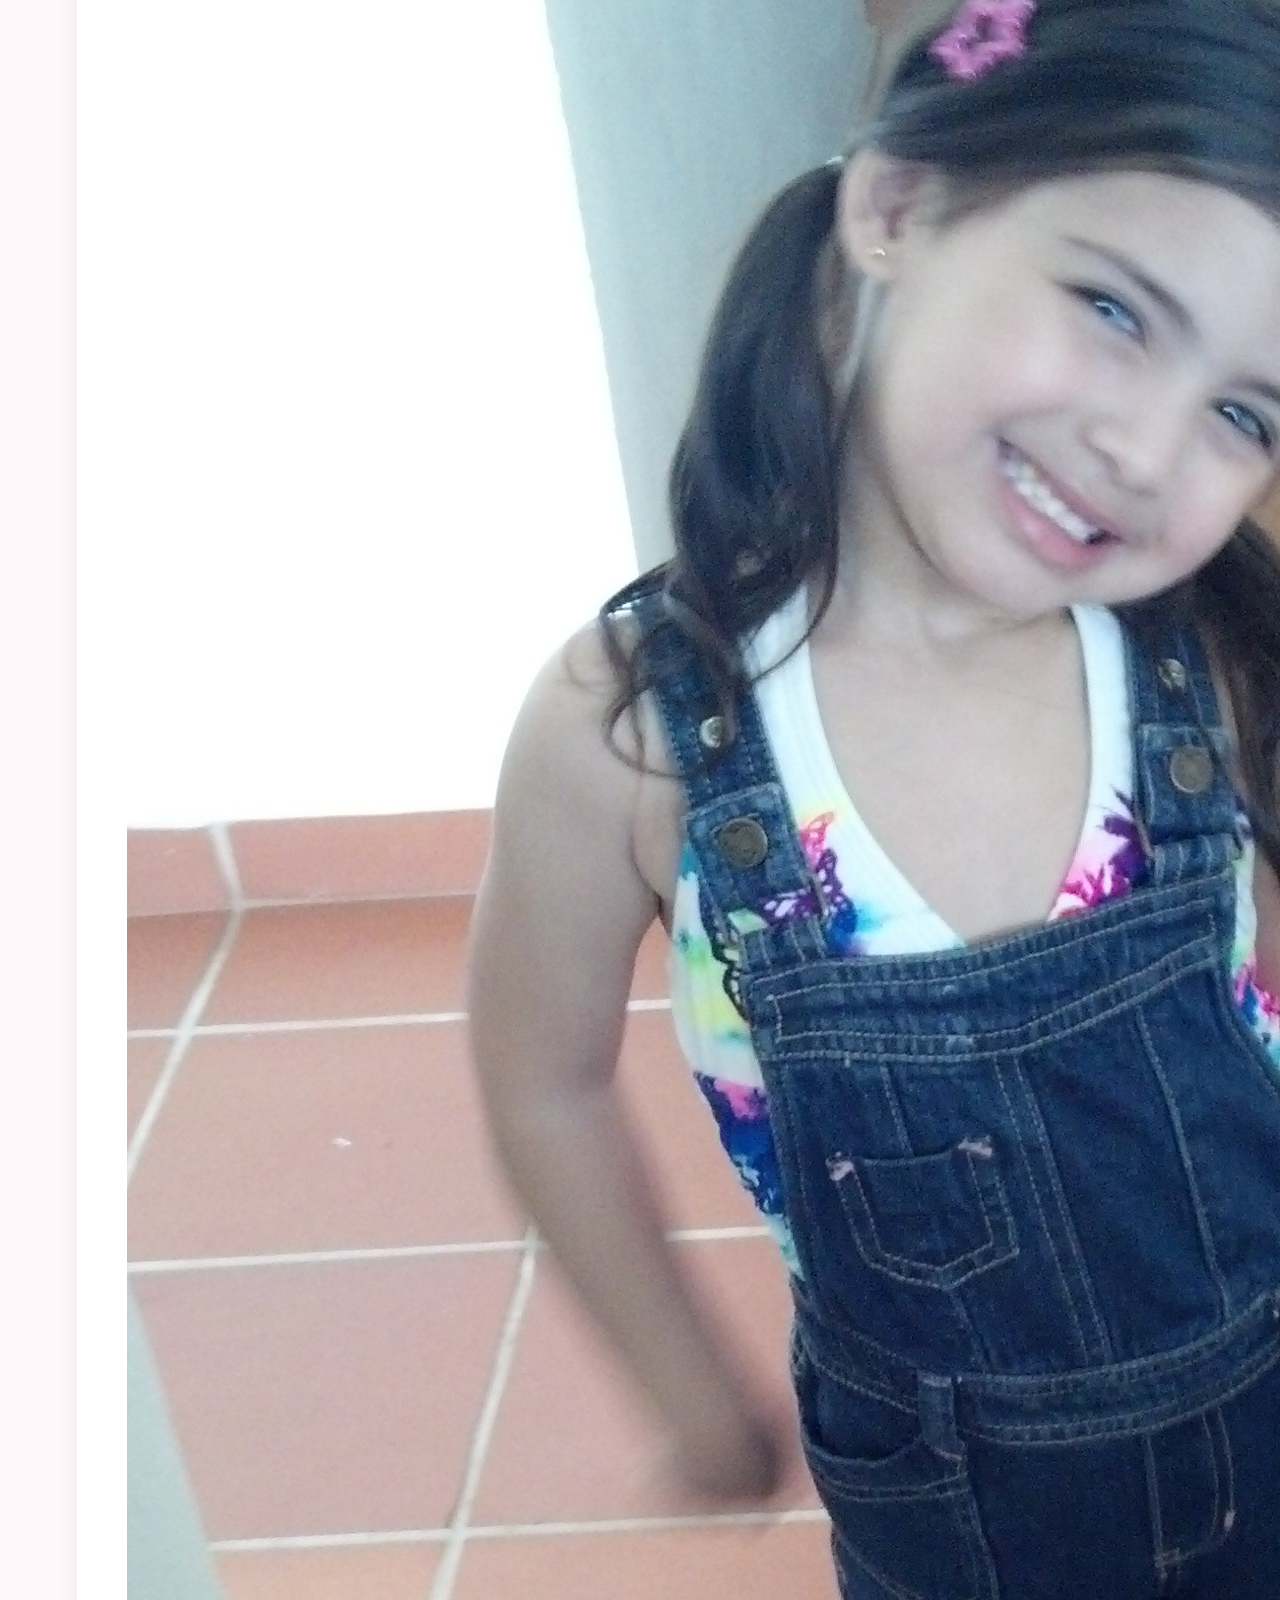
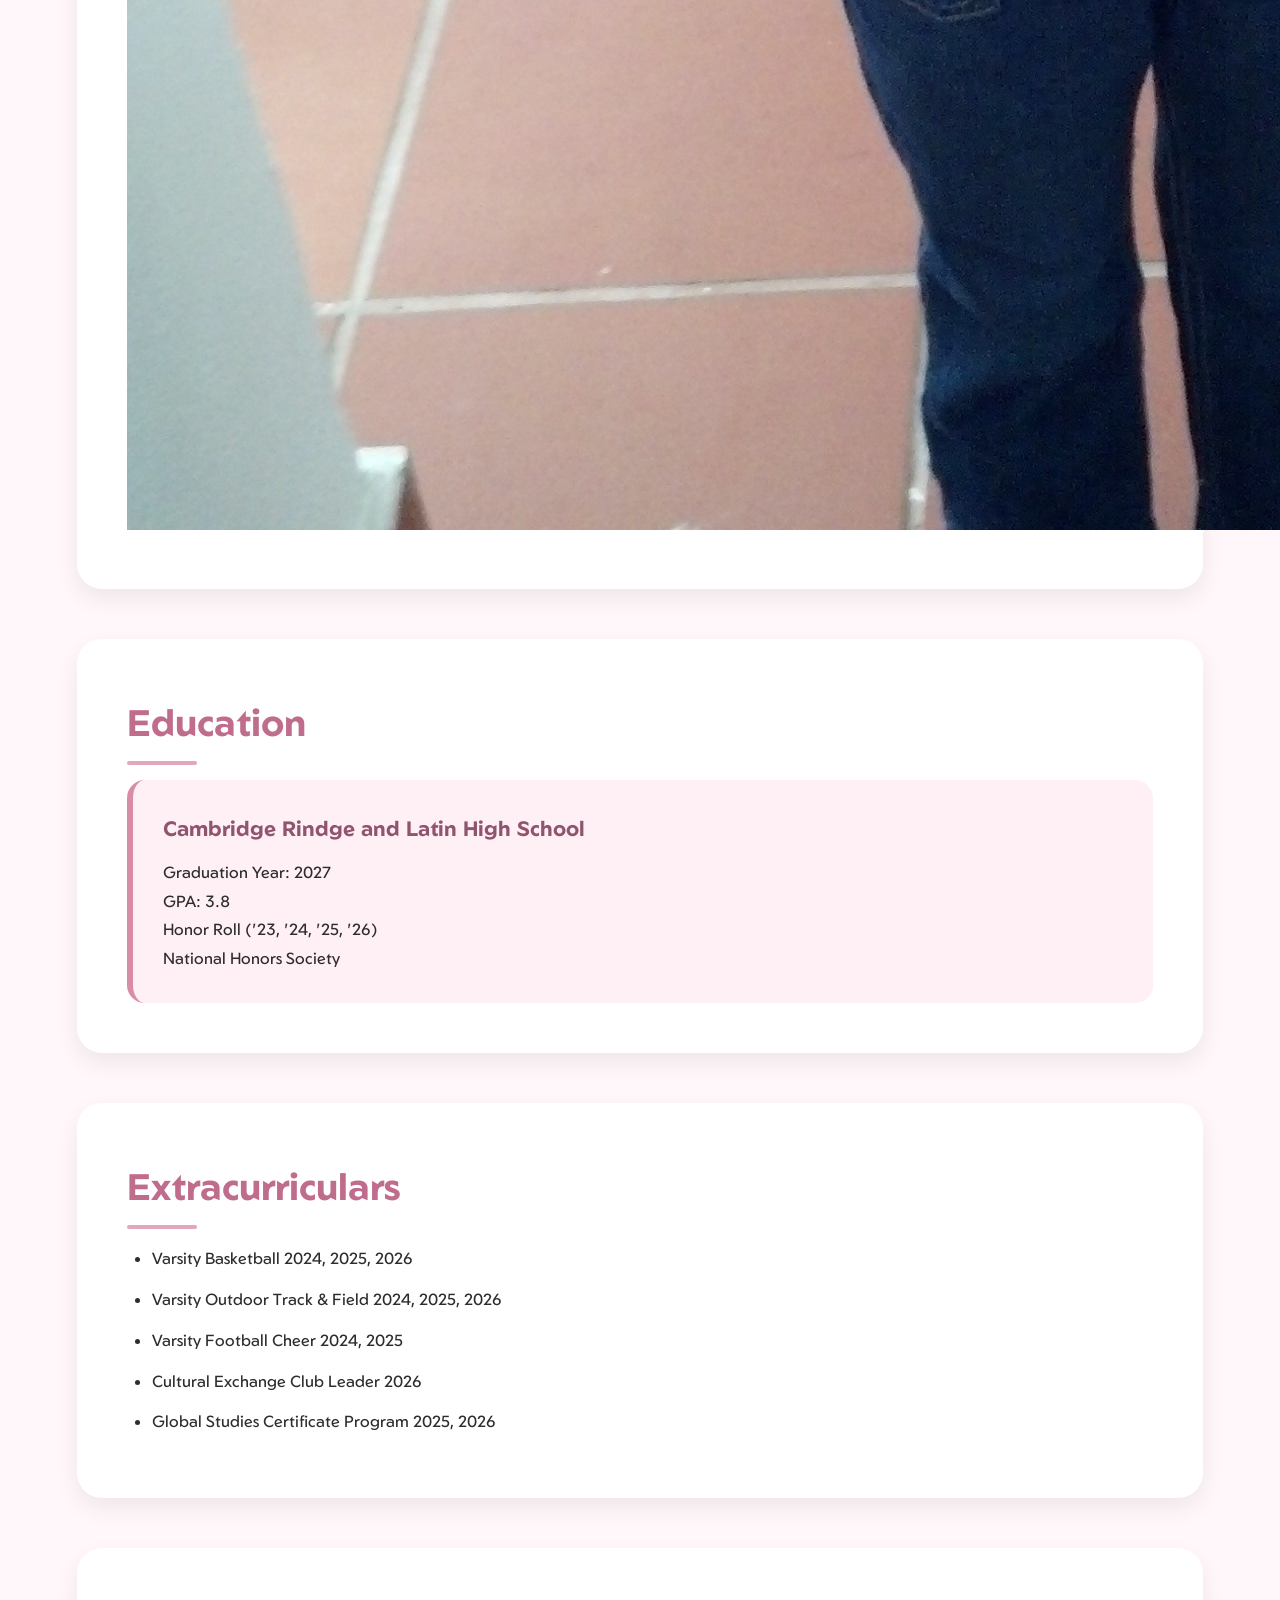
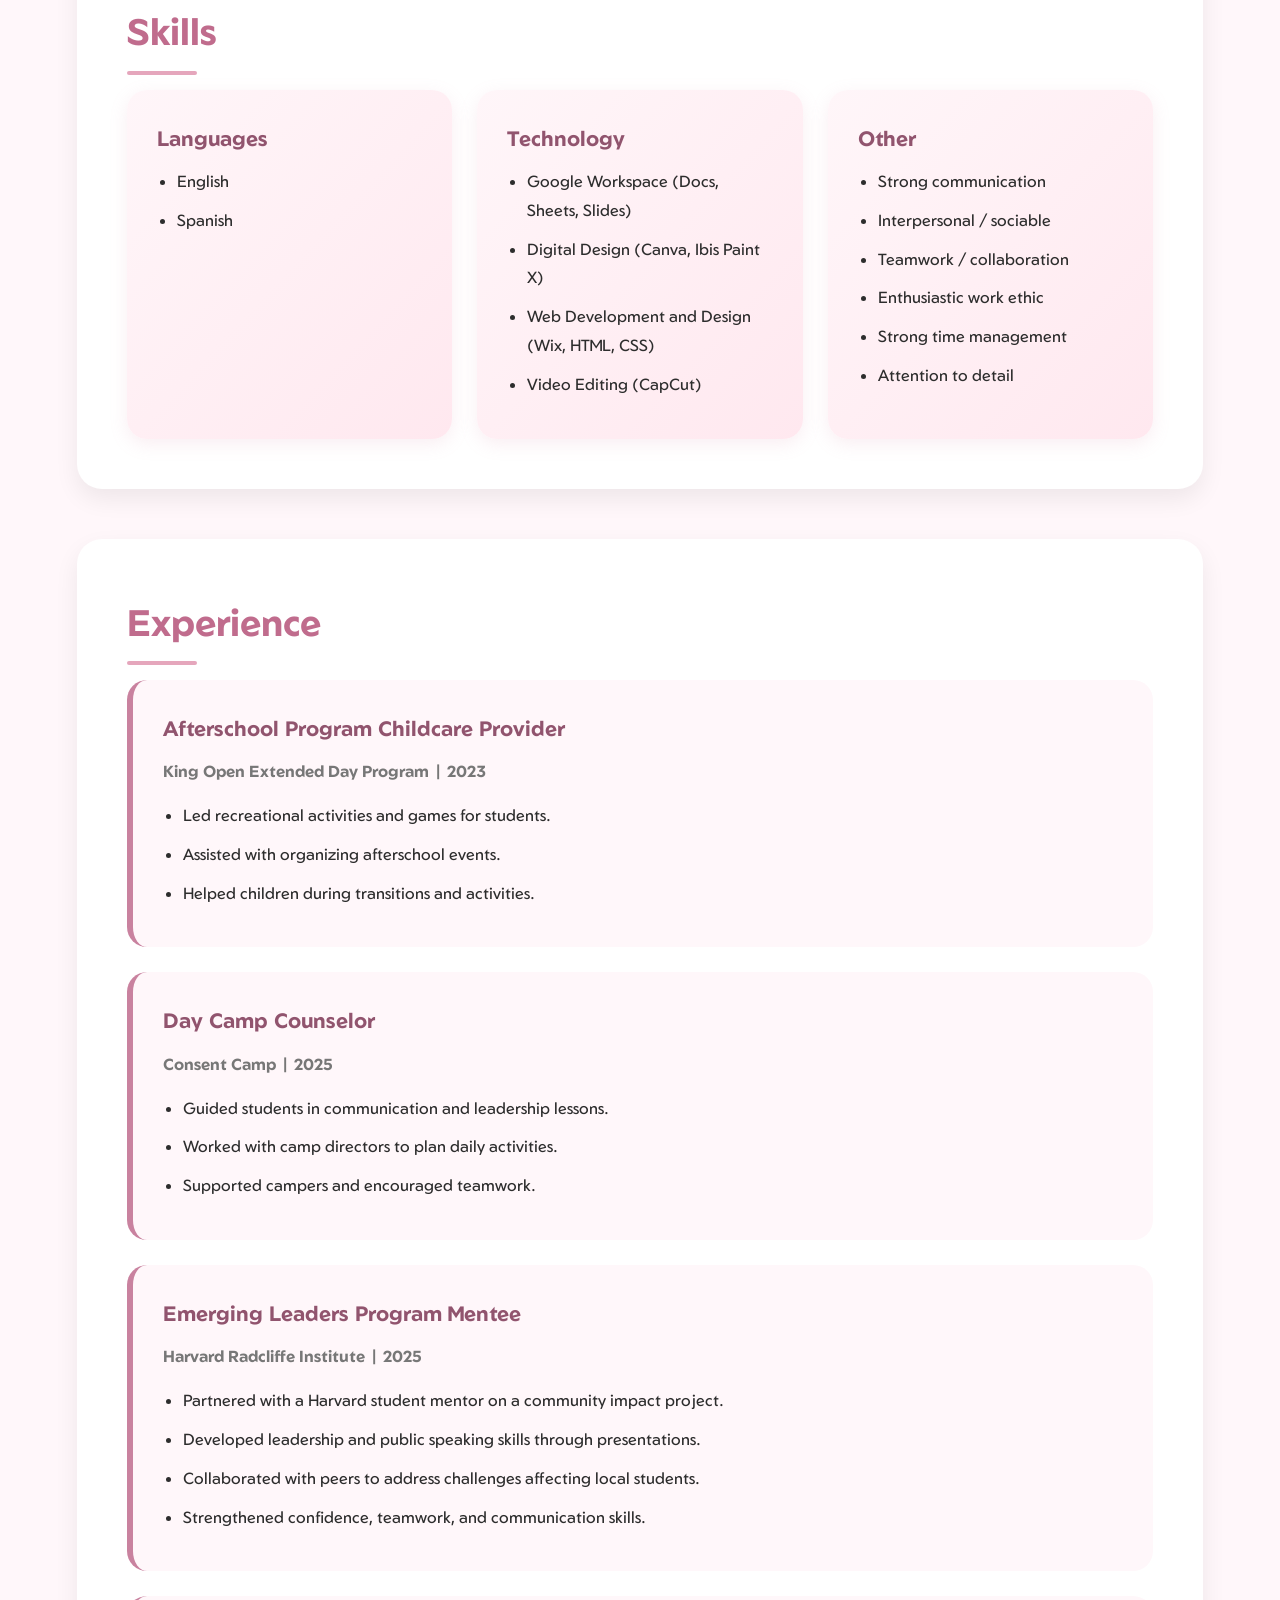
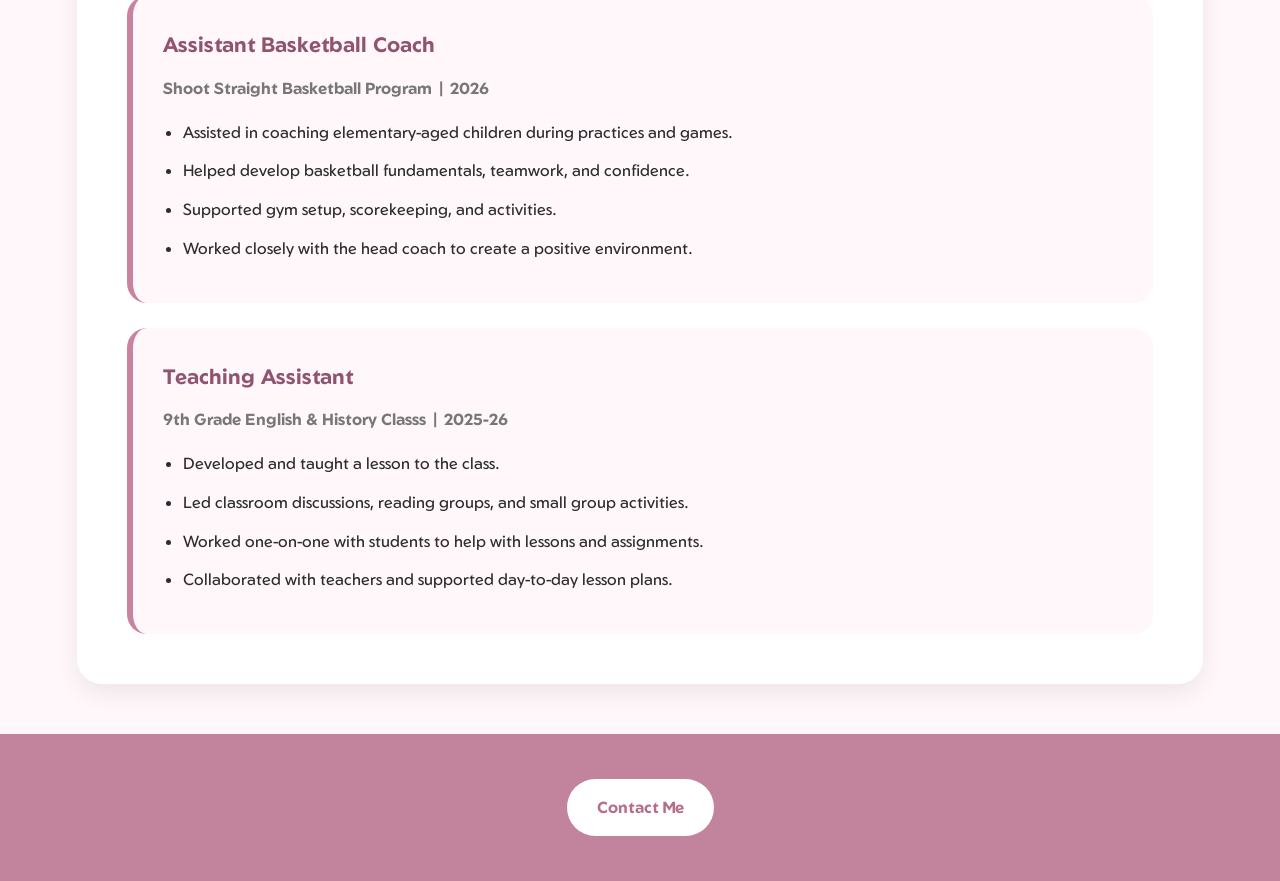
==== commit bea3d80c: "added an image in about me" ====
--- a/index.html
+++ b/index.html
@@ -35,14 +35,27 @@
 
    
         <section id="about">
-            <h2>About Me</h2>
-
+    <h2>About Me</h2>
+
+    <div class="about-container">
+
+        <div class="about-text">
             <p>
-          <p> Hello! I am a dedicated and motivated student who enjoys leadership, teamwork, and creative problem-solving. I am always excited to learn new skills, challenge myself, and take advantage of opportunities that help me grow both personally and academically.
-
-I hope to pursue a college degree in business management because I am interested in leadership, organization, and working with people.
-
-Outside of school, I enjoy fashion, shopping, listening to music, and traveling to new places. I also enjoy meeting new people and being involved in activities that allow me to connect with my community.
+                Hello! I am a dedicated and motivated student who enjoys leadership, teamwork, and creative problem-solving. I am always excited to learn new skills, challenge myself, and take advantage of opportunities that help me grow both personally and academically.
+
+                I hope to pursue a college degree in business management because I am interested in leadership, organization, and working with people.
+
+                Outside of school, I enjoy fashion, shopping, listening to music, and traveling to new places. I also enjoy meeting new people and being involved in activities that allow me to connect with my community.
+            </p>
+        </div>
+
+        <div class="about-image-container">
+            <img src="images/vida.jpg" alt="Vida Nava" class="about-image">
+        </div>
+
+    </div>
+</section>
+
 </p>
             </p>
         </section>
@@ -225,4 +238,6 @@
     </footer>
 
 </body>
-</html>+</html>
+
+
--- a/css/style.css
+++ b/css/style.css
@@ -257,4 +257,4 @@
     h2 {
         font-size: 2rem;
     }
-}+}
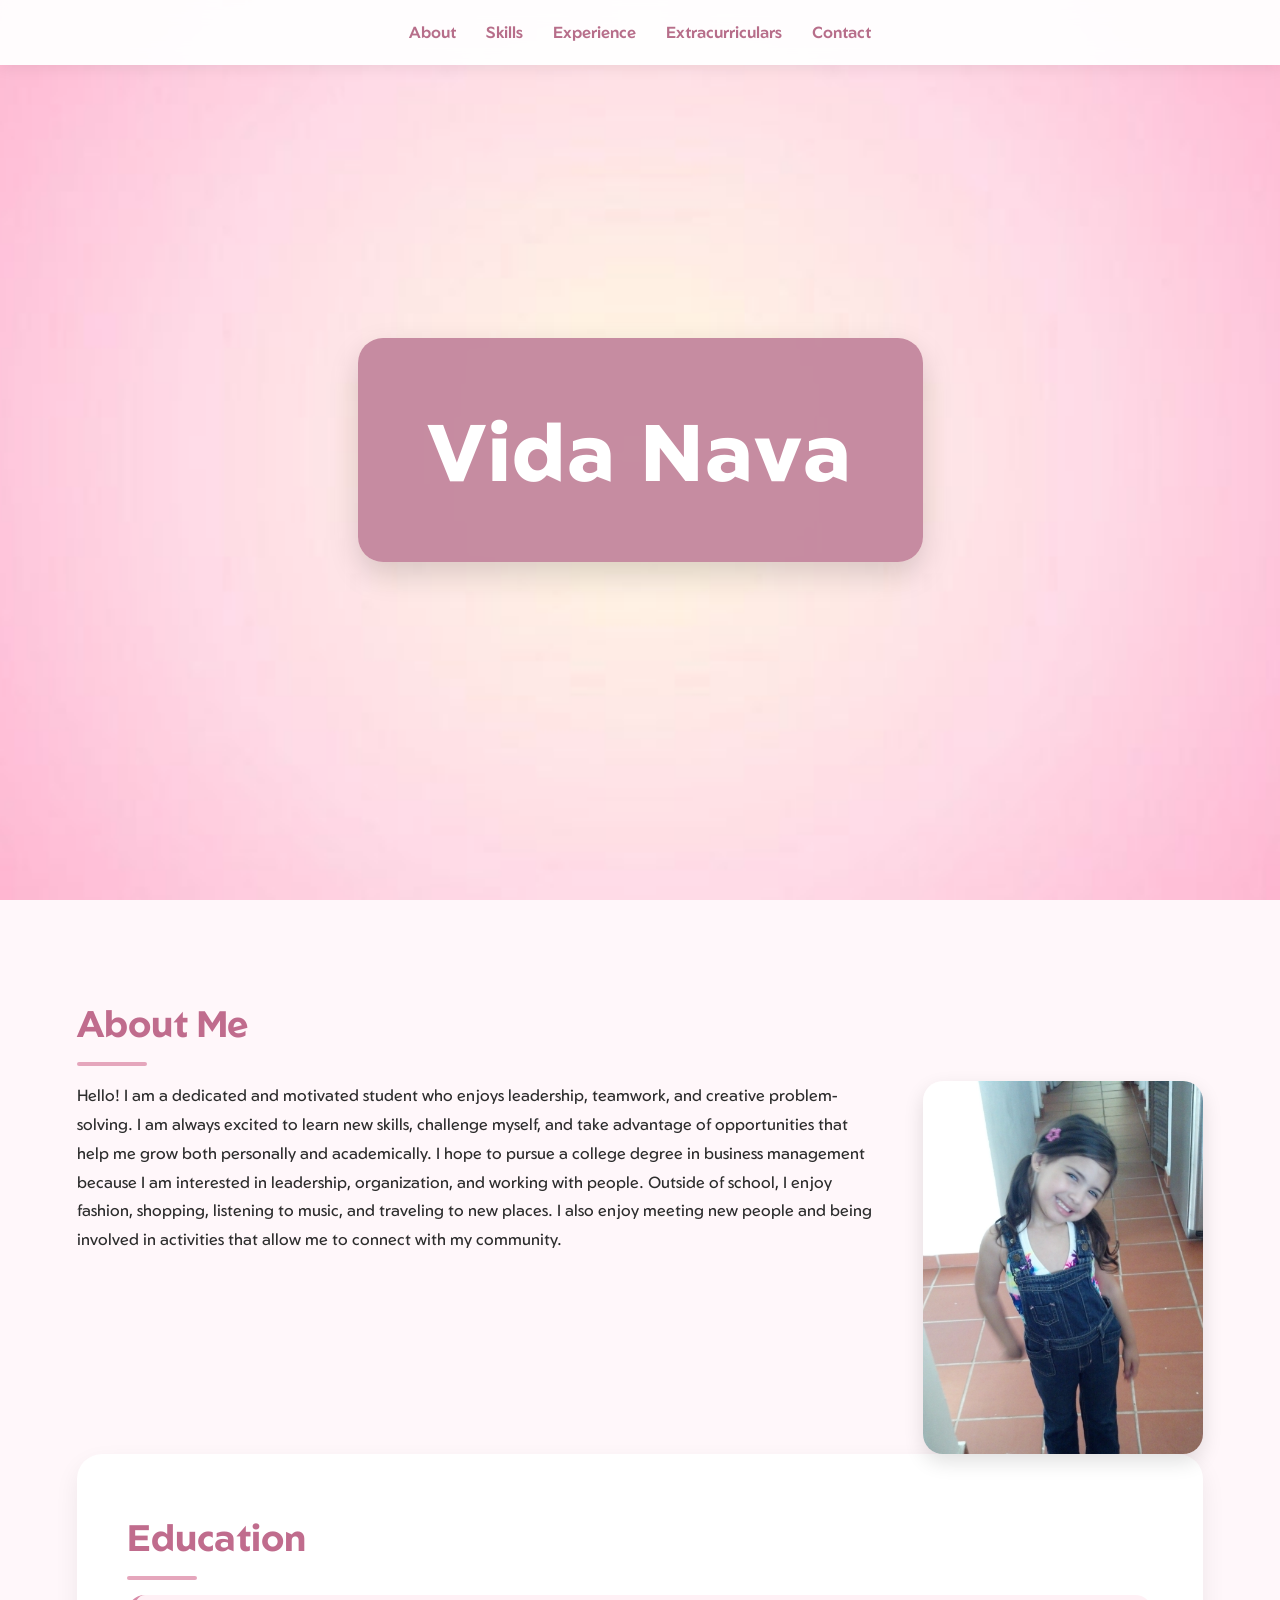
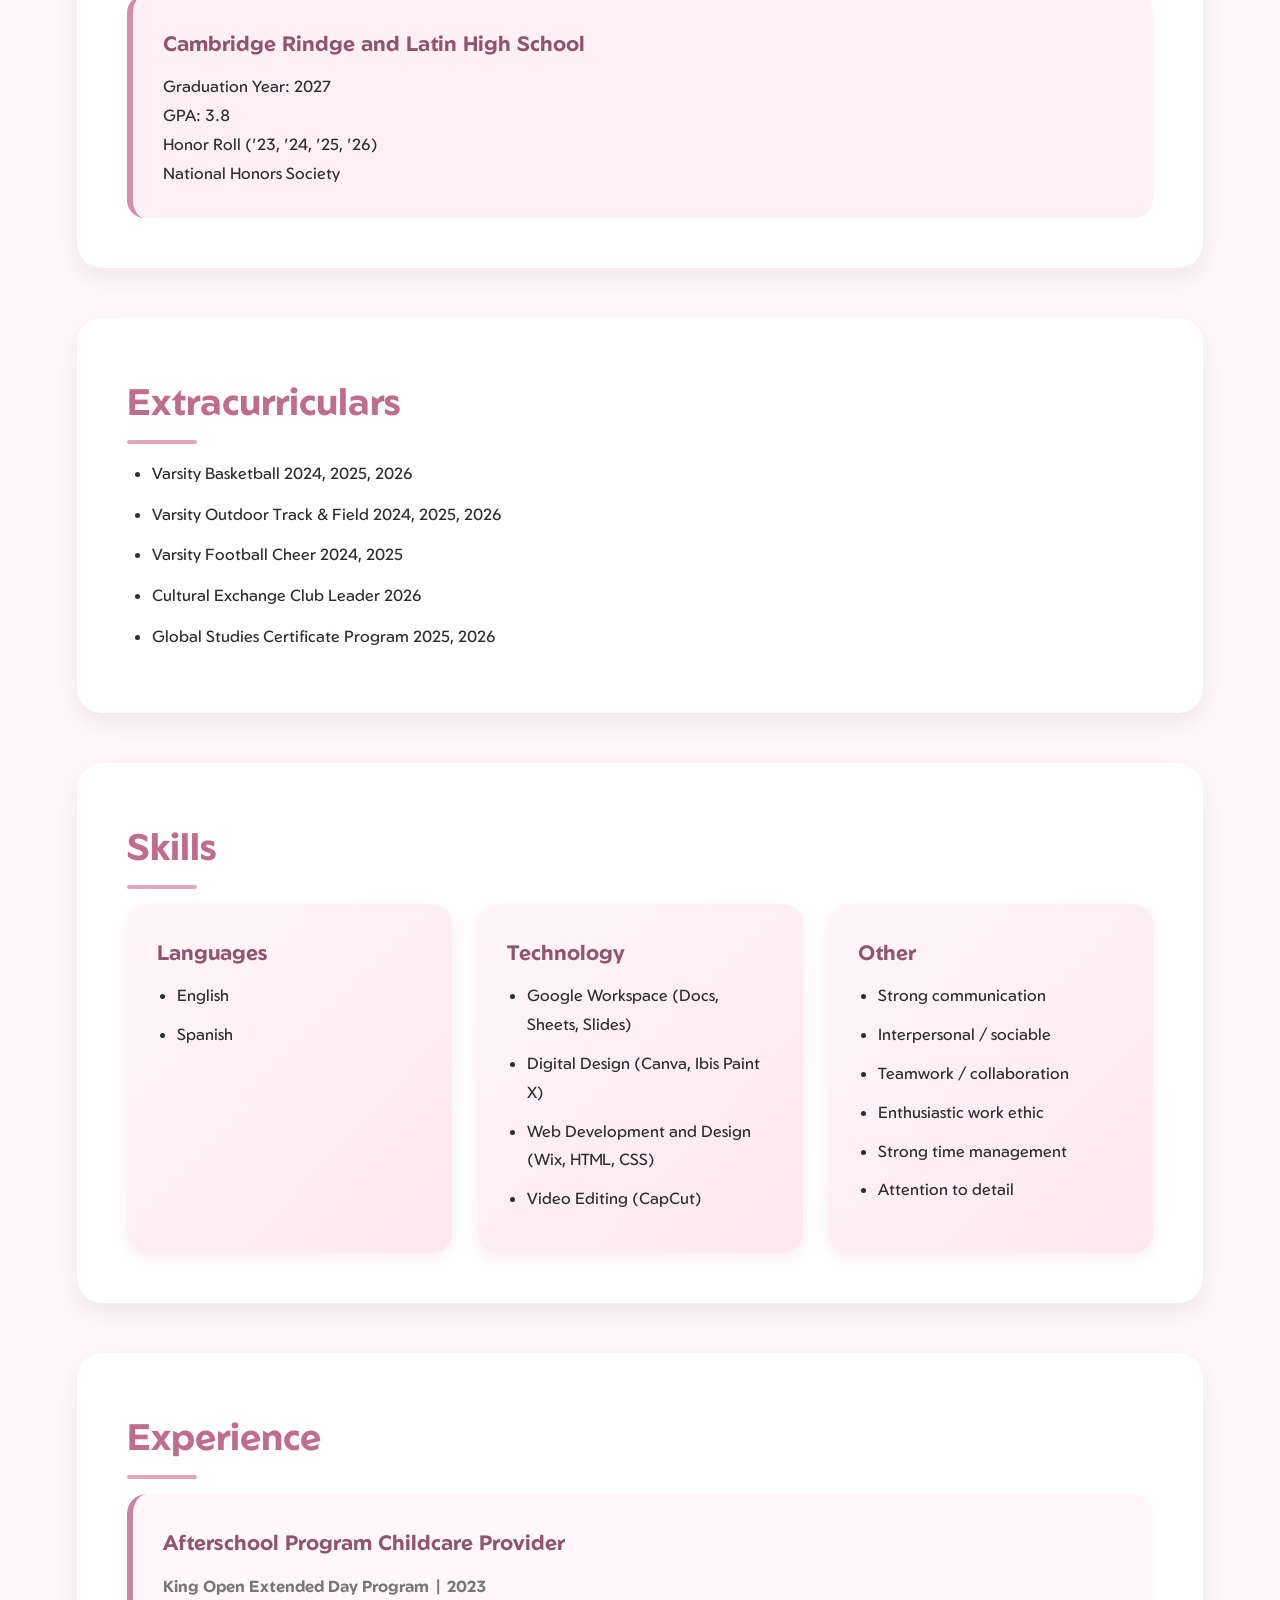
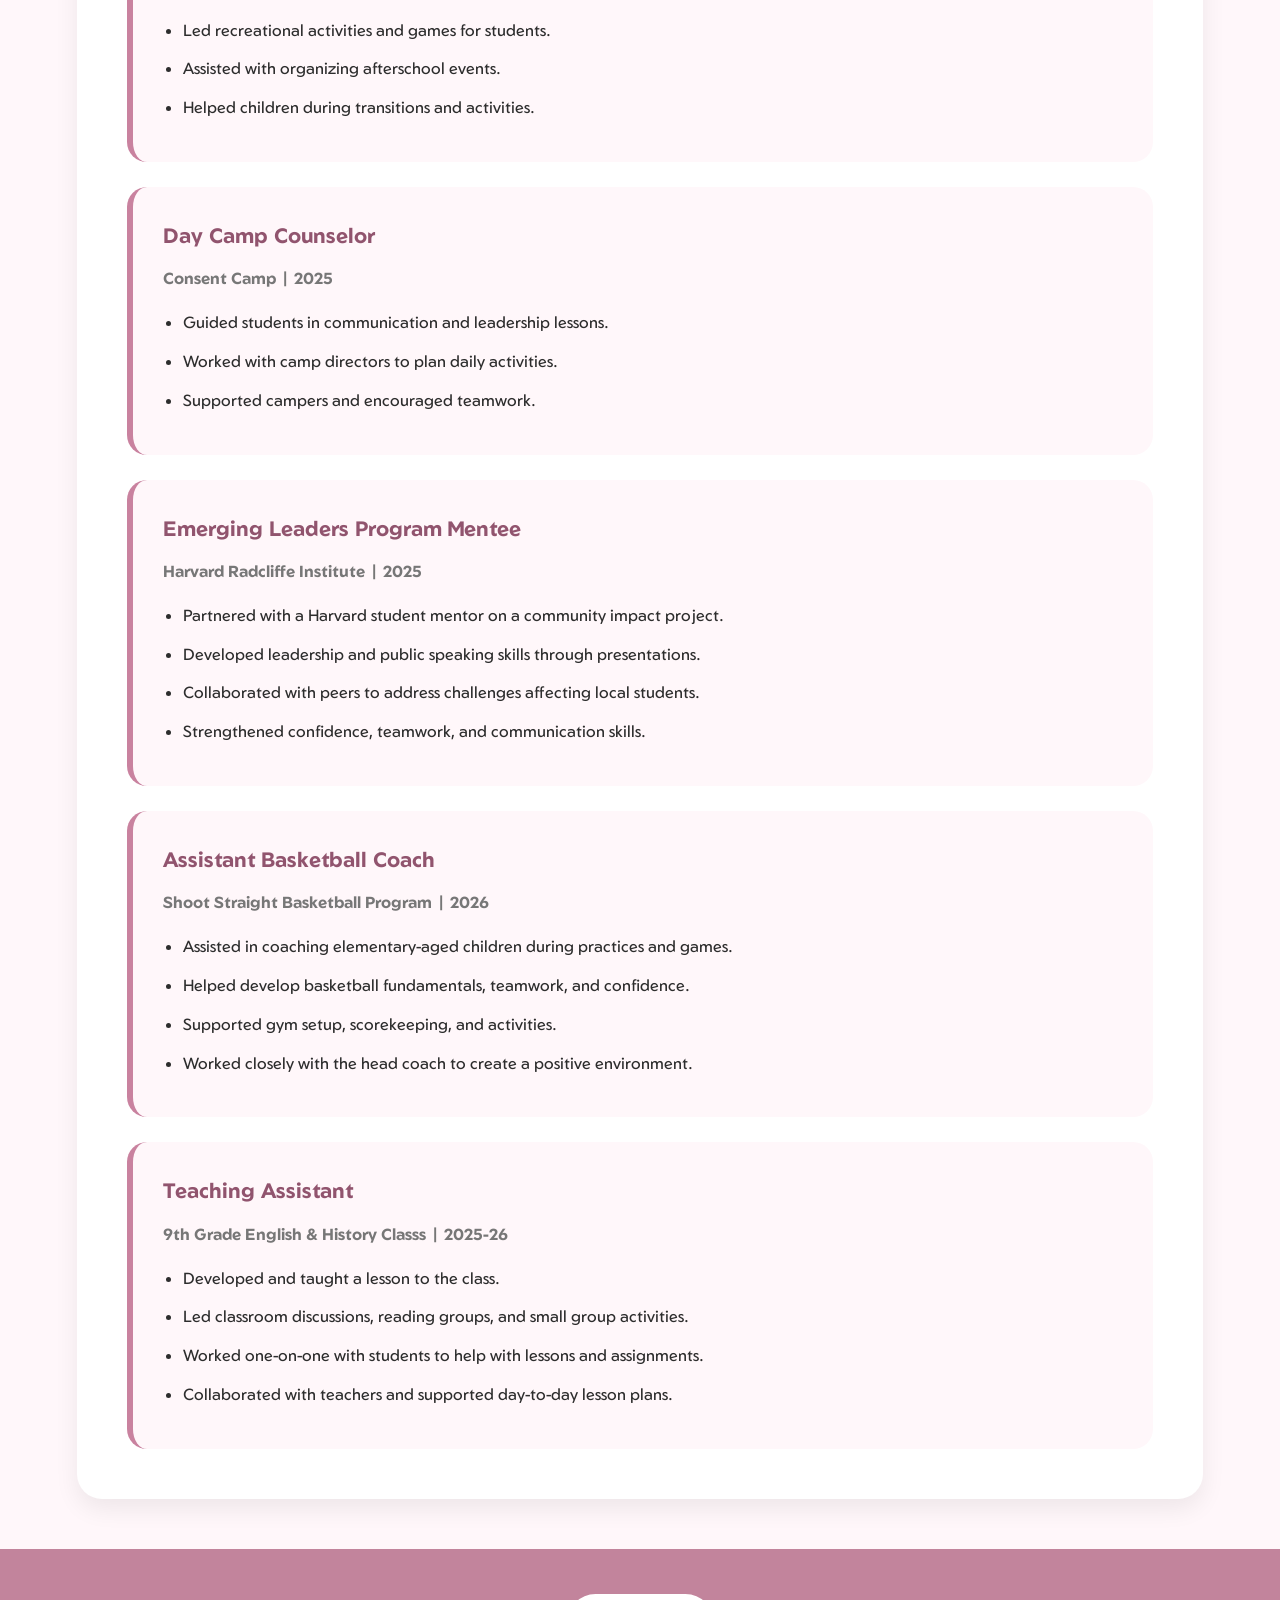
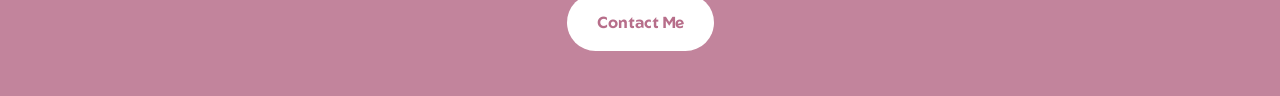
==== commit deedfd46: "made responsive page" ====
--- a/index.html
+++ b/index.html
@@ -21,20 +21,20 @@
 
    
     <nav>
-        <ul class="nav-links">
-            <p><a href="#about">About</a></p>
-            <p><a href="#skills">Skills</a></p>
-            <p><a href="#experience">Experience</a></p>
-            <p><a href="#extracurriculars">Extracurriculars</a></p>
-            <p><a href="#contact">Contact</a></p>
-        </ul>
+      <ul class="nav-links">
+    <li><a href="#about">About</a></li>
+    <li><a href="#skills">Skills</a></li>
+    <li><a href="#experience">Experience</a></li>
+    <li><a href="#extracurriculars">Extracurriculars</a></li>
+    <li><a href="#contact">Contact</a></li>
+</ul>
     </nav>
 
  
     <main>
 
    
-        <section id="about">
+       </section>
     <h2>About Me</h2>
 
     <div class="about-container">
@@ -55,10 +55,6 @@
 
     </div>
 </section>
-
-</p>
-            </p>
-        </section>
 
         <section class="education-section">
             <h2>Education</h2>
--- a/css/style.css
+++ b/css/style.css
@@ -129,7 +129,7 @@
 }
 
 h3 {
-    /* Updated heading font */
+ 
     font-family: 'Geom', sans-serif;
     font-size: 1.3rem;
     color: #91546e;
@@ -258,3 +258,103 @@
         font-size: 2rem;
     }
 }
+
+
+
+.about-container {
+    display: flex;
+    align-items: flex-start;
+    gap: 40px;
+}
+
+.about-text {
+    flex: 1;
+}
+
+.about-text p {
+    margin-bottom: 18px;
+}
+
+.about-image-container {
+    flex: 0 0 280px;
+}
+
+.about-image {
+    width: 100%;
+    display: block;
+    border-radius: 20px;
+    box-shadow: 0 8px 20px rgba(0,0,0,0.12);
+}
+
+
+
+header h1 {
+    font-family: 'Geom', sans-serif;
+    font-size: clamp(2.5rem, 8vw, 5rem);
+    font-weight: 800;
+    color: white;
+    background-color: rgba(194, 132, 156, 0.92);
+    padding: 40px 70px;
+    border-radius: 25px;
+    letter-spacing: 2px;
+    box-shadow: 0 12px 30px rgba(0,0,0,0.15);
+}
+
+h2 {
+    font-family: 'Geom', sans-serif;
+    font-size: clamp(1.8rem, 4vw, 2.3rem);
+    font-weight: 700;
+    color: #c06c8d;
+    margin-bottom: 25px;
+    position: relative;
+}
+
+.skill-card {
+    flex: 1 1 300px;
+    min-width: 250px;
+}
+
+
+
+@media (max-width: 768px) {
+
+    nav {
+        padding: 12px 0;
+    }
+
+    .nav-links {
+        flex-direction: column;
+        gap: 10px;
+    }
+
+    header h1 {
+        font-size: 2.5rem;
+        padding: 25px 35px;
+    }
+
+    section {
+        padding: 25px;
+    }
+
+    .skills-container {
+        flex-direction: column;
+    }
+
+    .about-container {
+        flex-direction: column;
+        align-items: center;
+        text-align: center;
+    }
+
+    .about-image-container {
+        width: 220px;
+    }
+
+    main {
+        width: 95%;
+    }
+}
+
+.nav-links li {
+    list-style: none;
+}
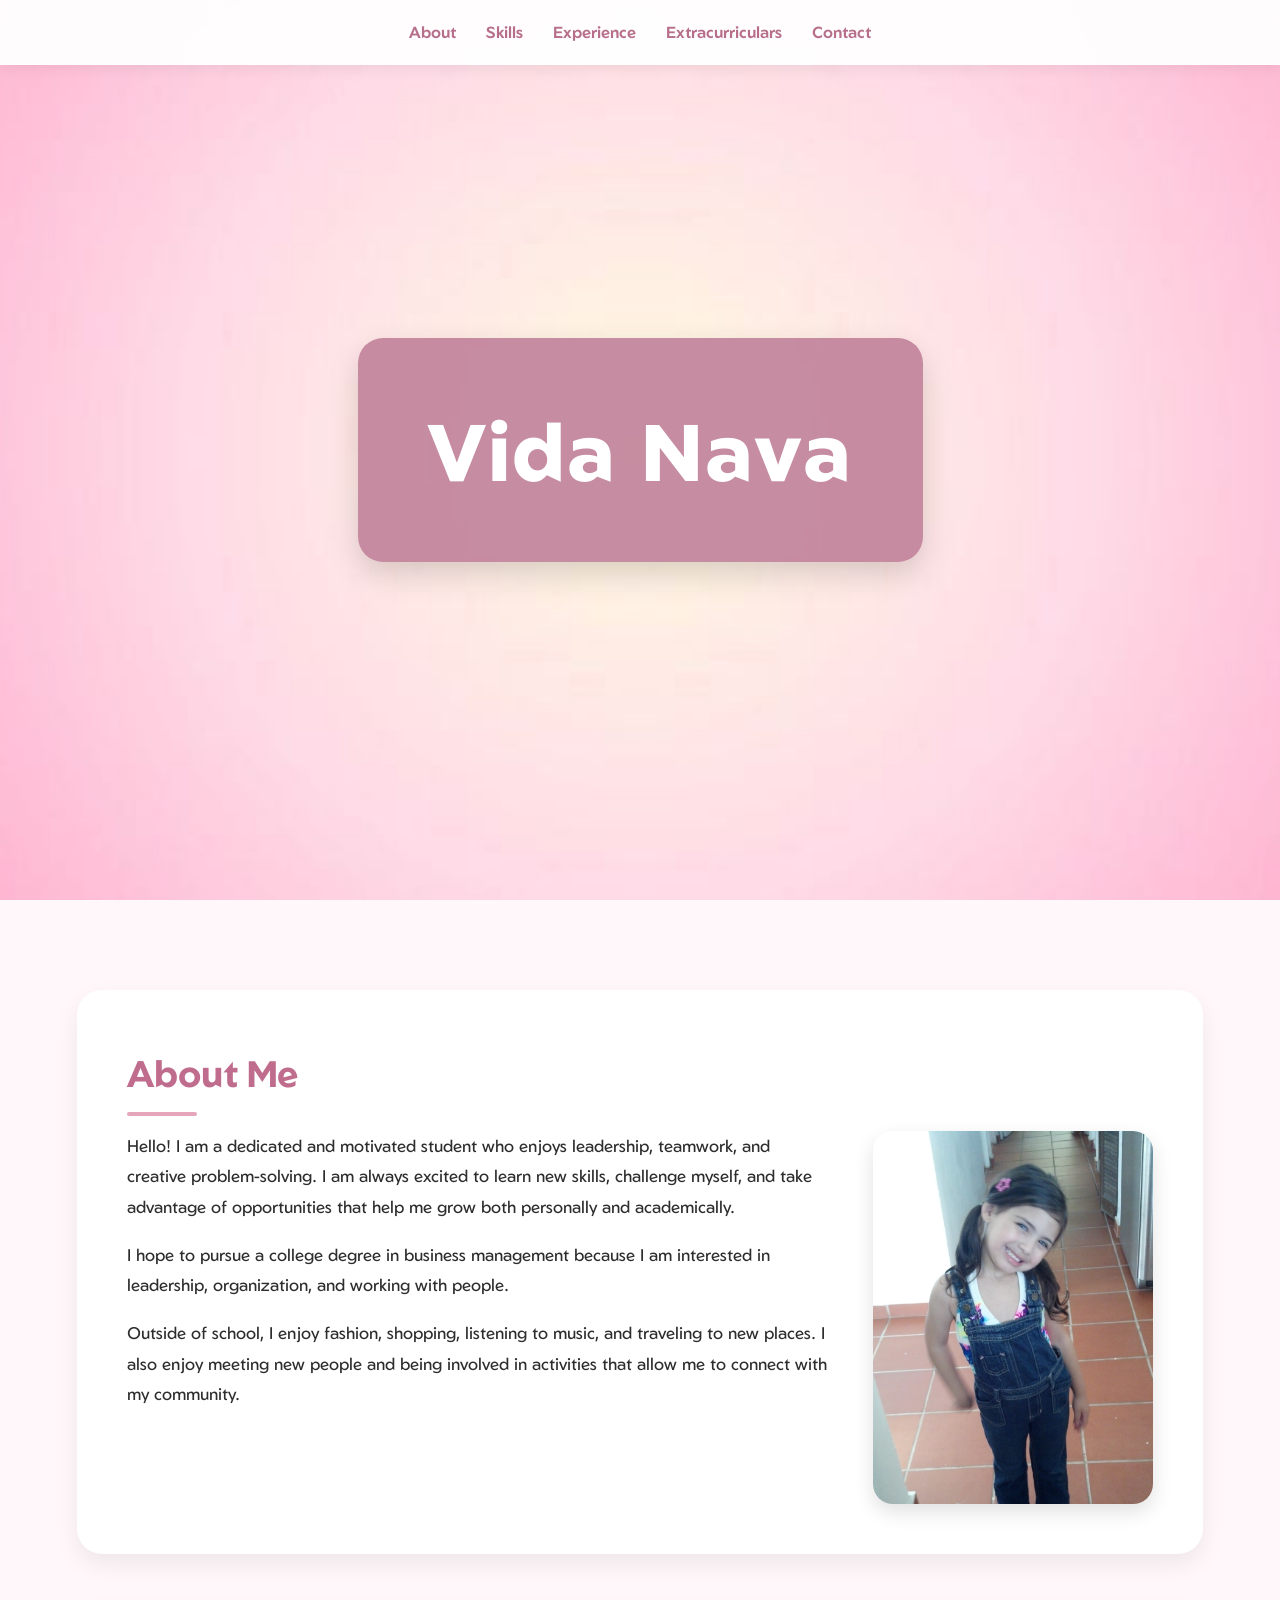
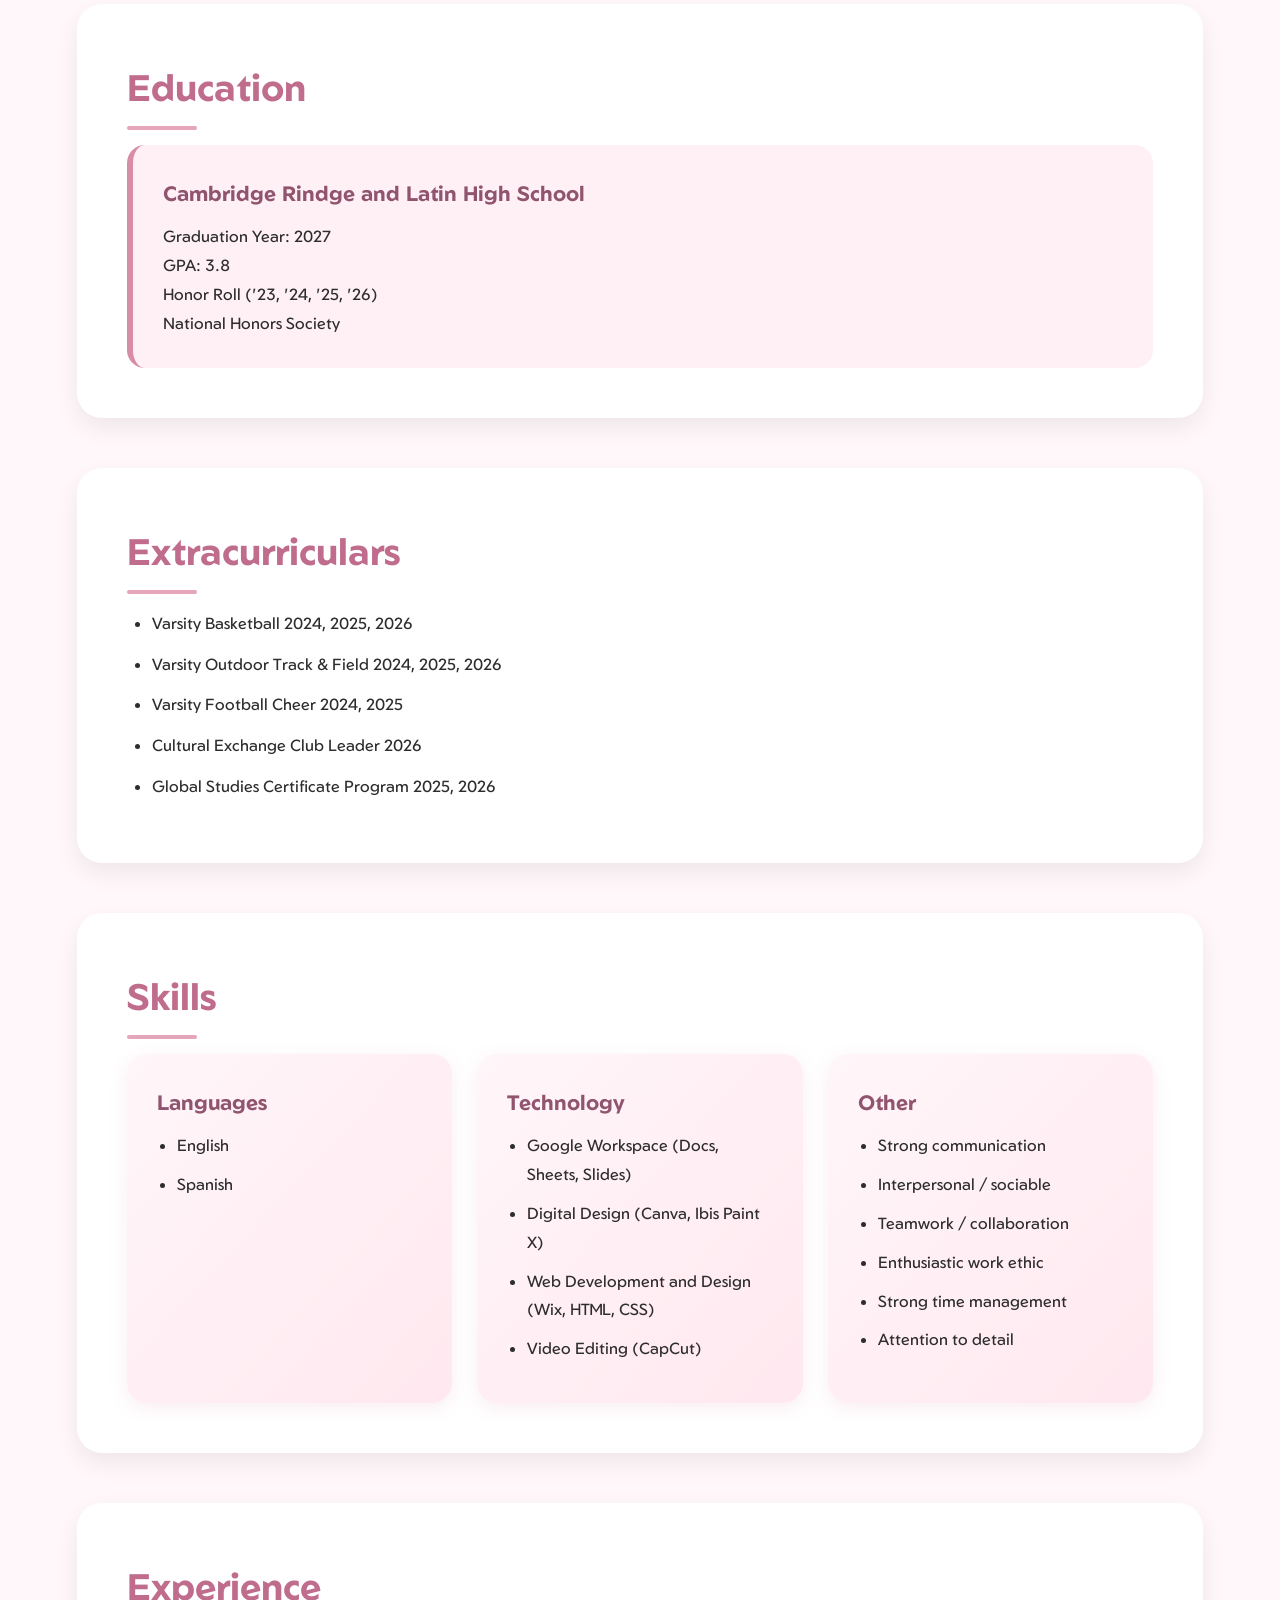
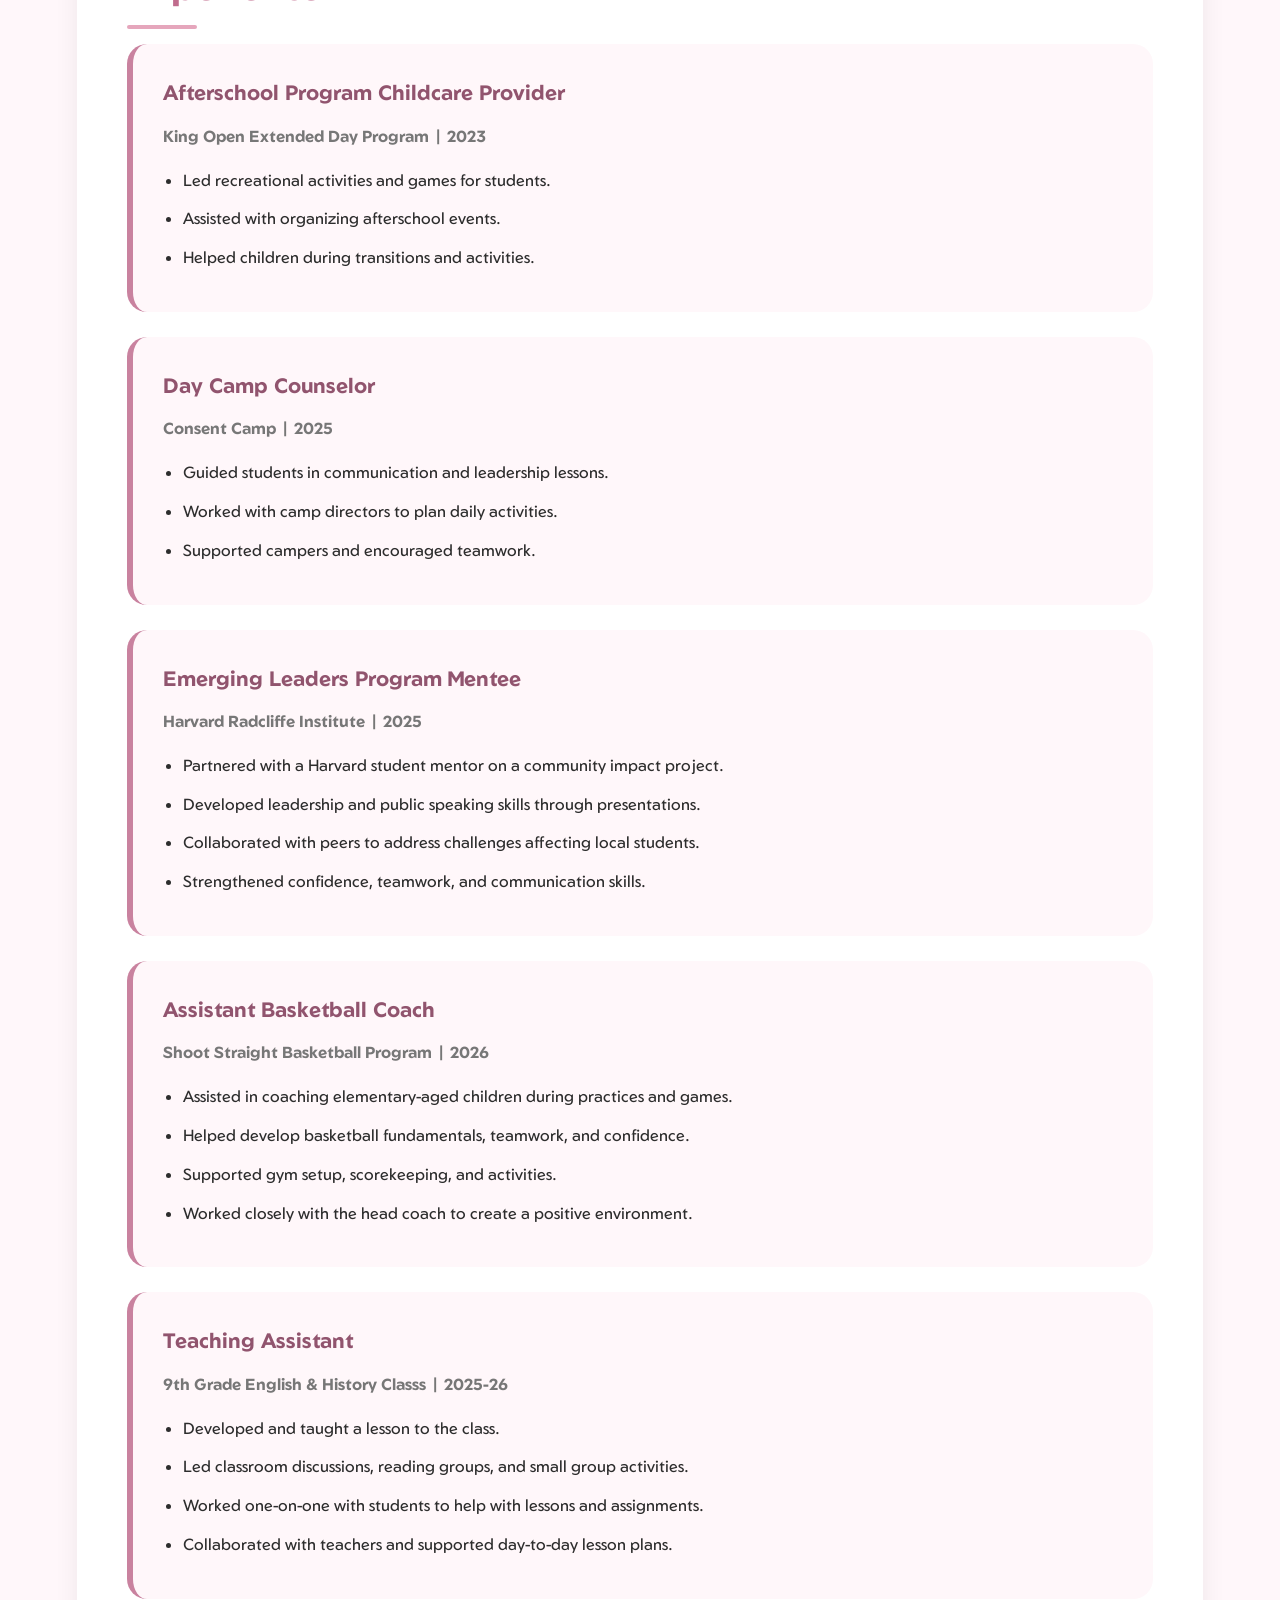
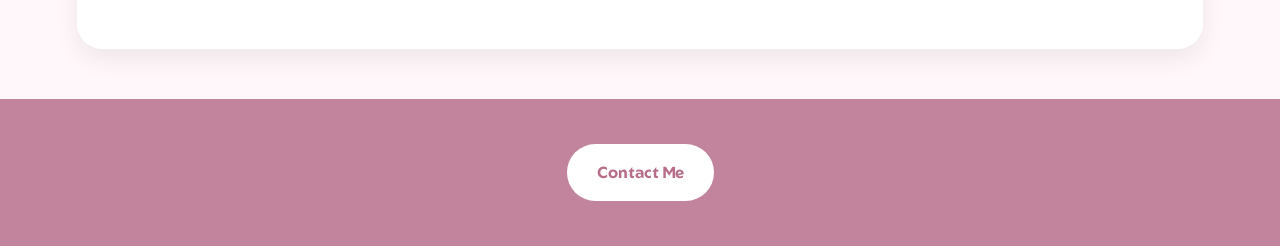
==== commit 9bf0a617: "modified about me" ====
--- a/index.html
+++ b/index.html
@@ -31,30 +31,29 @@
     </nav>
 
  
-    <main>
-
-   
-       </section>
-    <h2>About Me</h2>
-
-    <div class="about-container">
-
-        <div class="about-text">
-            <p>
-                Hello! I am a dedicated and motivated student who enjoys leadership, teamwork, and creative problem-solving. I am always excited to learn new skills, challenge myself, and take advantage of opportunities that help me grow both personally and academically.
-
-                I hope to pursue a college degree in business management because I am interested in leadership, organization, and working with people.
-
-                Outside of school, I enjoy fashion, shopping, listening to music, and traveling to new places. I also enjoy meeting new people and being involved in activities that allow me to connect with my community.
-            </p>
-        </div>
-
-        <div class="about-image-container">
-            <img src="images/vida.jpg" alt="Vida Nava" class="about-image">
-        </div>
-
-    </div>
-</section>
+   <main>
+
+        <section id="about">
+            <h2>About Me</h2>
+
+            <div class="about-container">
+                <div class="about-text">
+                    <p>
+                        Hello! I am a dedicated and motivated student who enjoys leadership, teamwork, and creative problem-solving. I am always excited to learn new skills, challenge myself, and take advantage of opportunities that help me grow both personally and academically.
+                    </p>
+                    <p>
+                        I hope to pursue a college degree in business management because I am interested in leadership, organization, and working with people.
+                    </p>
+                    <p>
+                        Outside of school, I enjoy fashion, shopping, listening to music, and traveling to new places. I also enjoy meeting new people and being involved in activities that allow me to connect with my community.
+                    </p>
+                </div>
+
+                <div class="about-image-container">
+                    <img src="images/vida.jpg" alt="Vida Nava" class="about-image">
+                </div>
+            </div>
+        </section>
 
         <section class="education-section">
             <h2>Education</h2>
--- a/css/style.css
+++ b/css/style.css
@@ -284,6 +284,7 @@
     display: block;
     border-radius: 20px;
     box-shadow: 0 8px 20px rgba(0,0,0,0.12);
+   
 }
 
 
@@ -357,4 +358,5 @@
 
 .nav-links li {
     list-style: none;
-}+}
+
